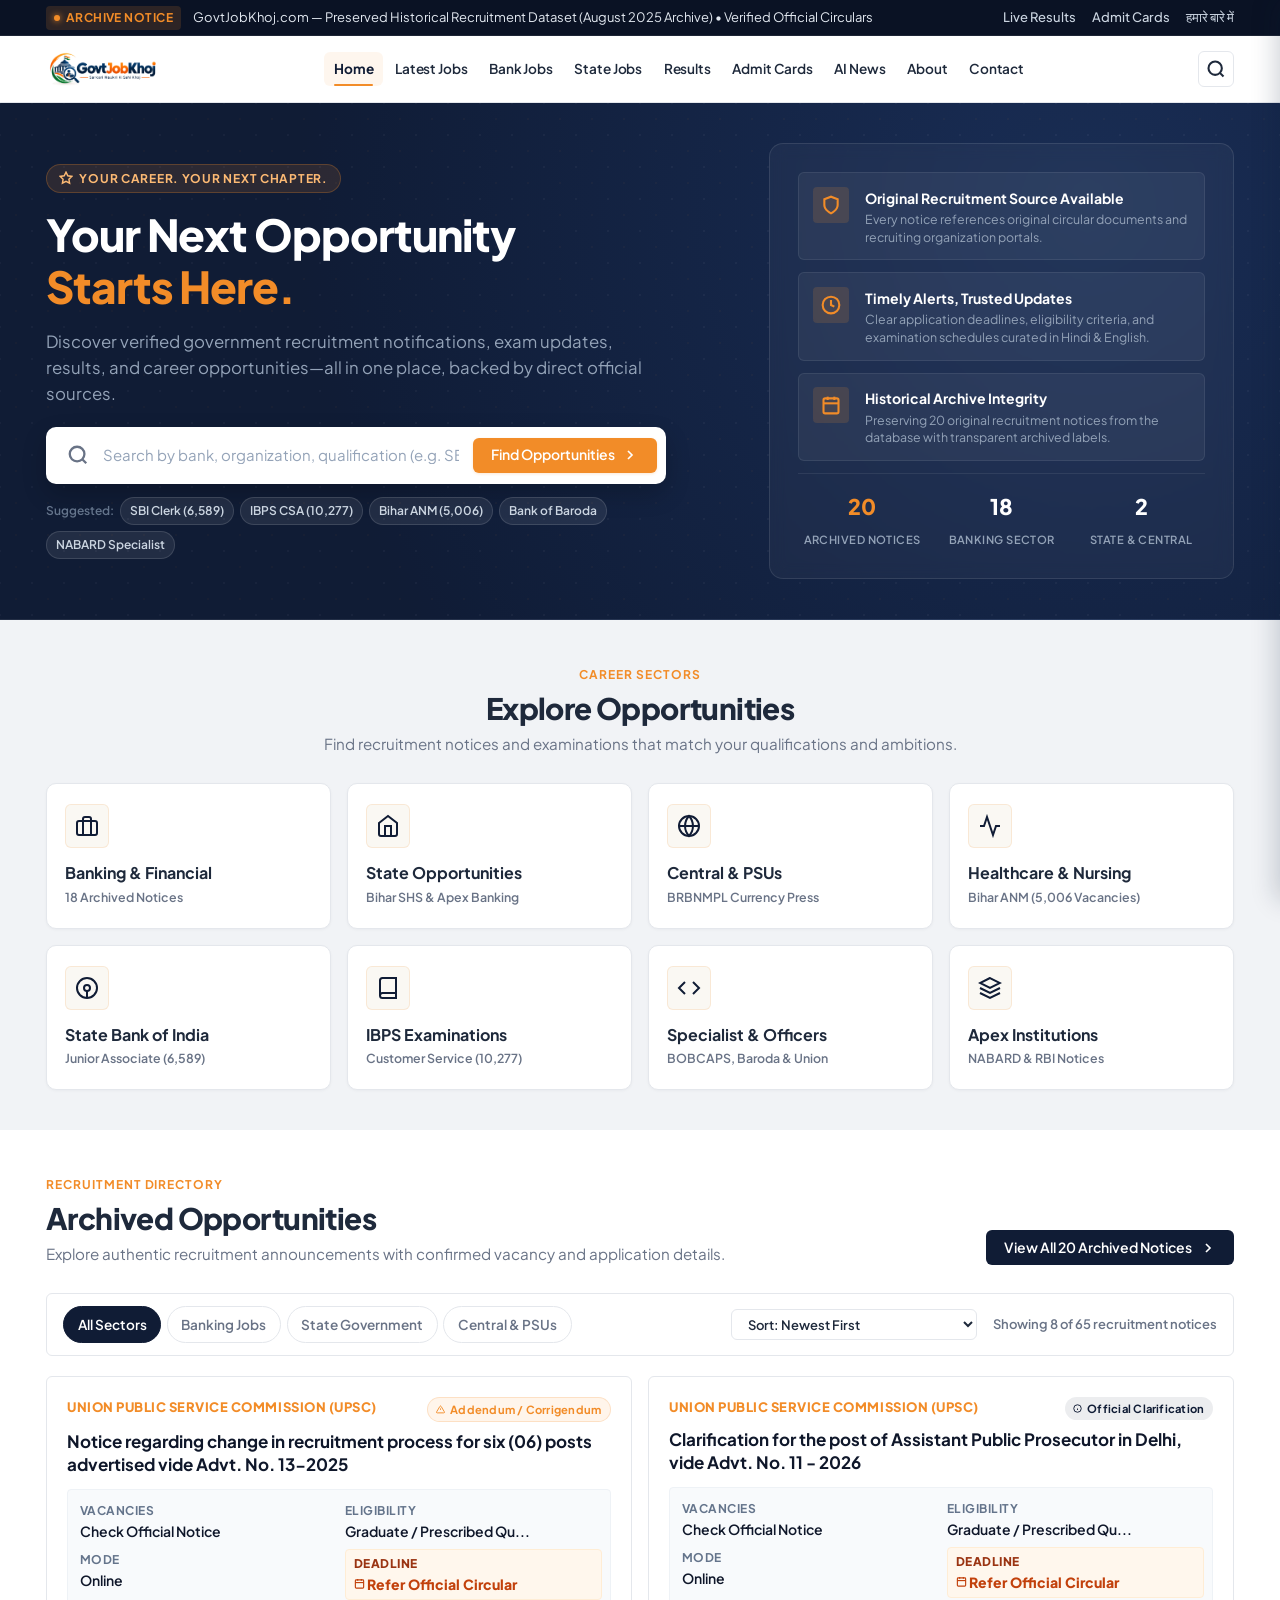
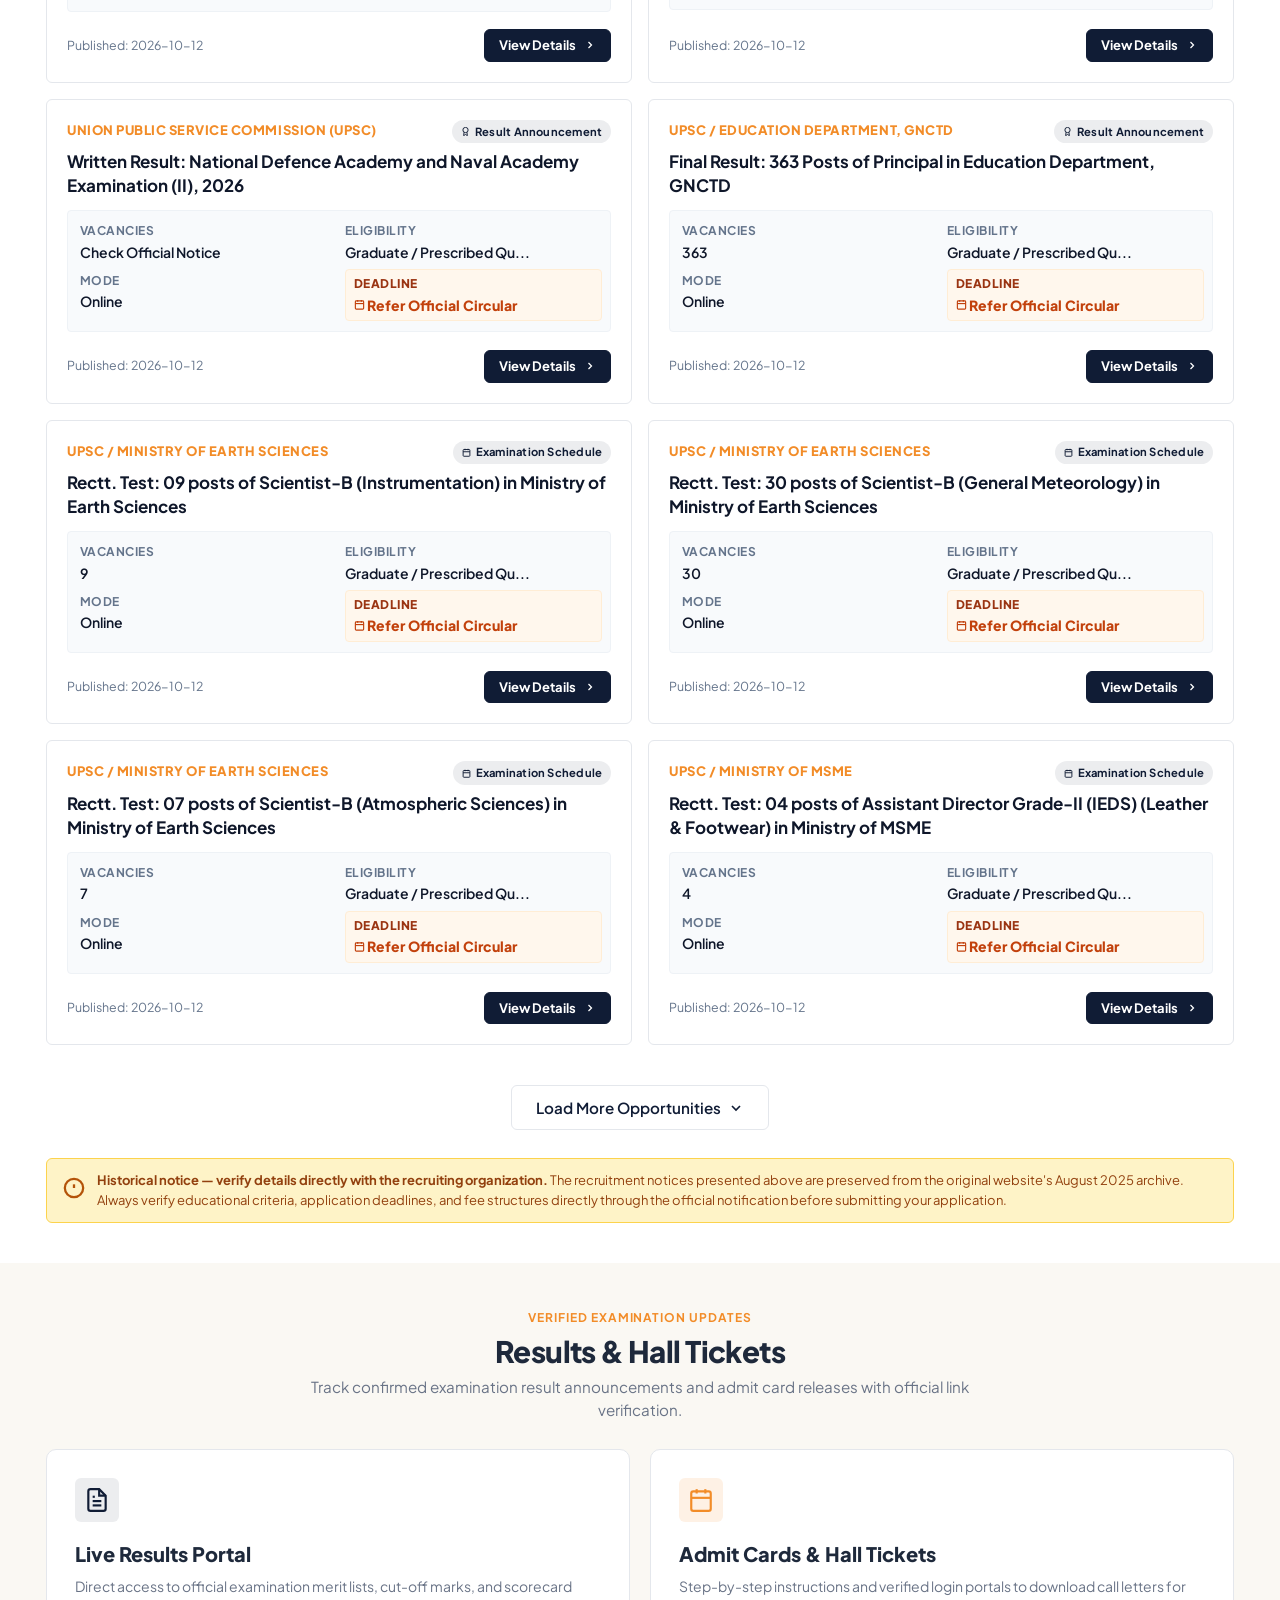
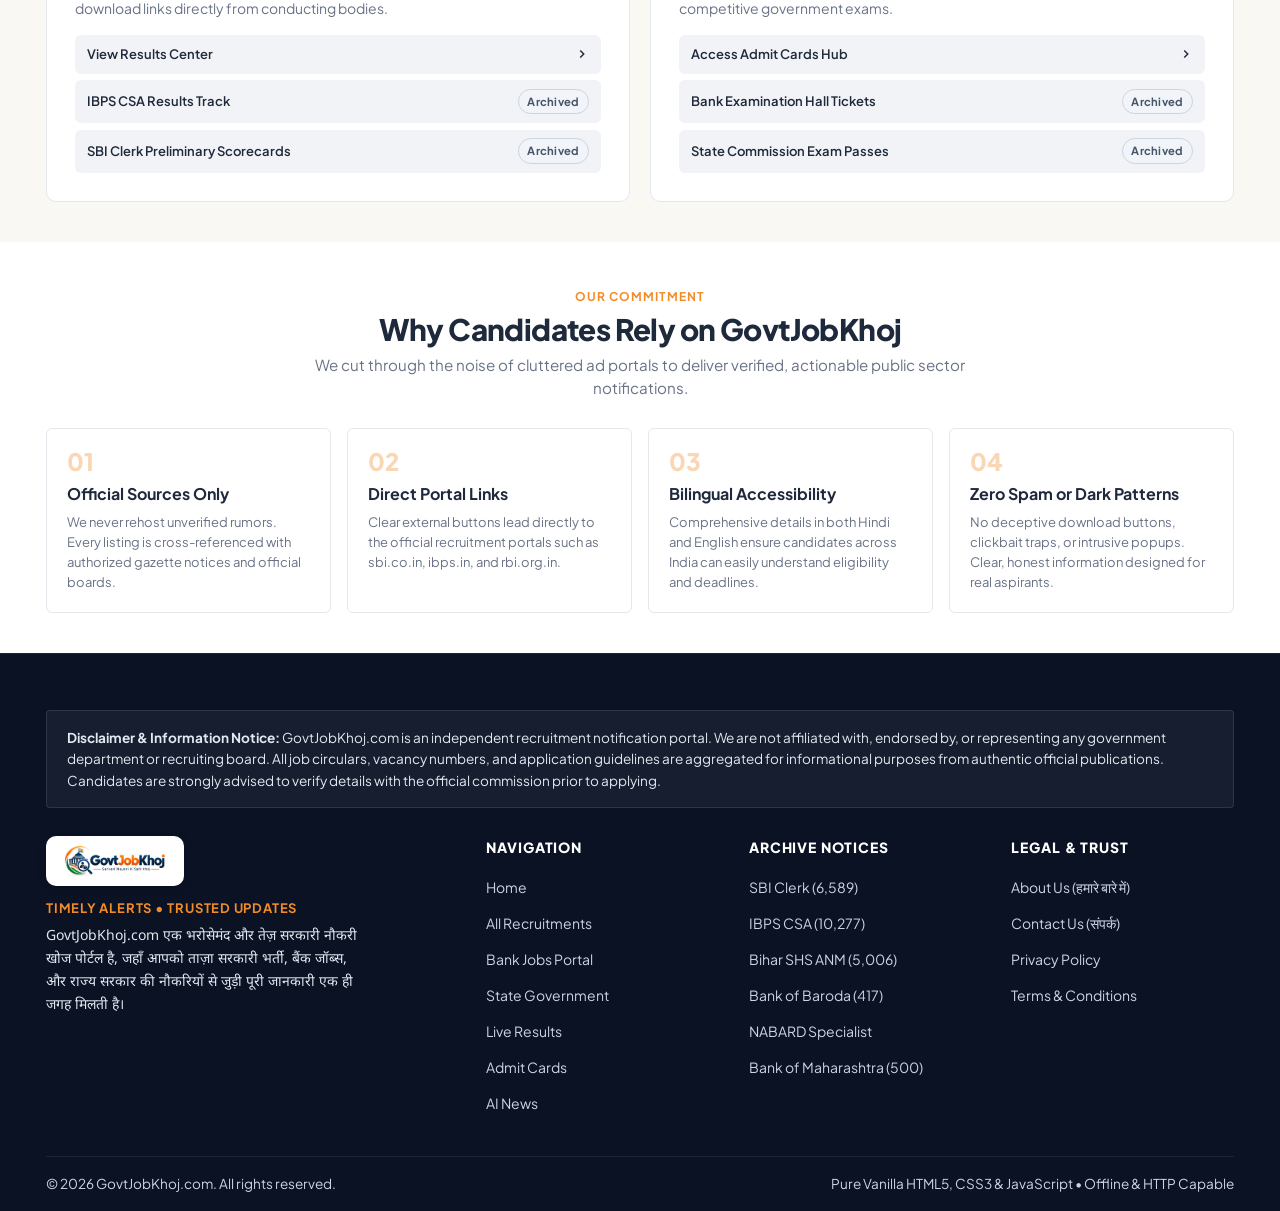
==== index.html @ 918f2d2d "Main Website the main website for uploading" ====
<!DOCTYPE html>
<html lang="en">
<head>
  <meta charset="UTF-8">
  <meta name="viewport" content="width=device-width, initial-scale=1.0">
  <title>GovtJobKhoj — Timely Alerts Trusted Updates | Government Job Recruitment Portal</title>
  <meta name="description" content="GovtJobKhoj.com — India's verified government recruitment notifications portal. Explore banking, central, and state vacancies with direct official links.">
  <link rel="icon" type="image/png" sizes="32x32" href="assets/images/favicon-32x32.png">
  <link rel="icon" type="image/png" sizes="16x16" href="assets/images/favicon-16x16.png">
  <link rel="apple-touch-icon" sizes="180x180" href="assets/images/apple-touch-icon.png">
  <link rel="shortcut icon" href="assets/images/favicon.ico">

  <!-- Google Fonts Preconnect & Load -->
  <link rel="preconnect" href="https://fonts.googleapis.com">
  <link rel="preconnect" href="https://fonts.gstatic.com" crossorigin>
  <link href="https://fonts.googleapis.com/css2?family=Noto+Sans+Devanagari:wght@400;600;700&family=Plus+Jakarta+Sans:wght@400;500;600;700;800&display=swap" rel="stylesheet">

  <!-- Design System Stylesheet -->
  <link rel="stylesheet" href="css/style.css">
</head>
<body>
  <!-- Accessibility Skip Link -->
  <a href="#main-content" class="skip-to-content">Skip to main content</a>

  <!-- Top Alert / Verification Ticker -->
  <div class="top-ticker" role="region" aria-label="Official Updates Ticker">
    <div class="container ticker-inner">
      <div class="ticker-left">
        <span class="ticker-badge">
          <span class="ticker-pulse"></span>
          Archive Notice
        </span>
        <span class="ticker-text">
          GovtJobKhoj.com &mdash; Preserved Historical Recruitment Dataset (August 2025 Archive) &bull; Verified Official Circulars
        </span>
      </div>
      <div class="ticker-right">
        <a href="live-results.html" class="ticker-link">Live Results</a>
        <a href="admit-cards.html" class="ticker-link">Admit Cards</a>
        <a href="about.html" class="ticker-link">हमारे बारे में</a>
      </div>
    </div>
  </div>

  <!-- Main Site Header -->
  <header class="site-header" role="banner">
    <div class="container header-inner">
      <!-- Brand Logo -->
      <a href="index.html" class="brand" aria-label="GovtJobKhoj — Timely Alerts Trusted Updates">
        <img src="assets/images/govtjobkhoj-logo.png" alt="GovtJobKhoj logo" class="brand-logo-img">
      </a>

      <!-- Desktop Navigation Links -->
      <nav class="desktop-nav" role="navigation" aria-label="Main Navigation">
        <a href="index.html" class="nav-link active">Home</a>
        <a href="jobs.html" class="nav-link">Latest Jobs</a>
        <a href="bank-jobs.html" class="nav-link">Bank Jobs</a>
        <a href="state-jobs.html" class="nav-link">State Jobs</a>
        <a href="live-results.html" class="nav-link">Results</a>
        <a href="admit-cards.html" class="nav-link">Admit Cards</a>
        <a href="ai-news.html" class="nav-link">AI News</a>
        <a href="about.html" class="nav-link">About</a>
        <a href="contact.html" class="nav-link">Contact</a>
      </nav>

      <!-- Header Actions -->
      <div class="header-actions">
        <a href="jobs.html" class="btn-icon" aria-label="Search Recruitments">
          <svg width="20" height="20" viewBox="0 0 24 24" fill="none" stroke="currentColor" stroke-width="2.5"><circle cx="11" cy="11" r="8"></circle><line x1="21" y1="21" x2="16.65" y2="16.65"></line></svg>
        </a>
        <button type="button" class="btn-icon menu-toggle" aria-label="Open Mobile Menu" aria-expanded="false">
          <svg width="22" height="22" viewBox="0 0 24 24" fill="none" stroke="currentColor" stroke-width="2.5"><line x1="3" y1="12" x2="21" y2="12"></line><line x1="3" y1="6" x2="21" y2="6"></line><line x1="3" y1="18" x2="21" y2="18"></line></svg>
        </button>
      </div>
    </div>
  </header>

  <!-- Mobile Drawer Overlay & Drawer -->
  <div class="mobile-drawer-overlay"></div>
  <aside class="mobile-drawer" role="dialog" aria-modal="true" aria-label="Mobile Navigation">
    <div class="drawer-header">
      <img src="assets/images/govtjobkhoj-logo.png" alt="GovtJobKhoj logo" class="drawer-logo">
      <button type="button" class="btn-icon drawer-close" aria-label="Close Mobile Menu">
        <svg width="20" height="20" viewBox="0 0 24 24" fill="none" stroke="currentColor" stroke-width="2.5"><line x1="18" y1="6" x2="6" y2="18"></line><line x1="6" y1="6" x2="18" y2="18"></line></svg>
      </button>
    </div>
    <nav class="drawer-nav">
      <a href="index.html" class="drawer-link active">Home</a>
      <a href="jobs.html" class="drawer-link">Latest Jobs</a>
      <a href="bank-jobs.html" class="drawer-link">Bank Jobs</a>
      <a href="state-jobs.html" class="drawer-link">State Jobs</a>
      <a href="live-results.html" class="drawer-link">Live Results</a>
      <a href="admit-cards.html" class="drawer-link">Admit Cards</a>
      <a href="ai-news.html" class="drawer-link">AI News</a>
      <a href="about.html" class="drawer-link">About Us (हमारे बारे में)</a>
      <a href="contact.html" class="drawer-link">Contact Us</a>
      <a href="privacy-policy.html" class="drawer-link">Privacy Policy</a>
      <a href="terms-conditions.html" class="drawer-link">Terms &amp; Conditions</a>
    </nav>
    <div class="drawer-footer">
      <span class="drawer-tagline">Timely Alerts &bull; Trusted Updates</span>
      <p style="font-size: 0.75rem; color: #94A3B8; margin-top: 0.5rem;">Verified Public Sector Recruitment Notice Archive</p>
    </div>
  </aside>

  <!-- Main Content Landmark -->
  <main id="main-content">
    <!-- SECTION A: Dark Editorial Hero -->
    <section class="hero-section" aria-labelledby="hero-title">
      <div class="hero-pattern" aria-hidden="true"></div>
      <div class="container hero-grid">
        <!-- Hero Text & Search Column -->
        <div class="hero-content">
          <div class="hero-eyebrow">
            <svg width="14" height="14" viewBox="0 0 24 24" fill="none" stroke="currentColor" stroke-width="2.5"><polygon points="12 2 15.09 8.26 22 9.27 17 14.14 18.18 21.02 12 17.77 5.82 21.02 7 14.14 2 9.27 8.91 8.26 12 2"></polygon></svg>
            YOUR CAREER. YOUR NEXT CHAPTER.
          </div>
          
          <h1 id="hero-title" class="hero-title">
            Your Next Opportunity <span class="saffron-accent">Starts Here.</span>
          </h1>
          
          <p class="hero-desc">
            Discover verified government recruitment notifications, exam updates, results, and career opportunities—all in one place, backed by direct official sources.
          </p>

          <!-- Search Bar -->
          <form class="hero-search-box site-search-form" role="search" aria-label="Search notifications">
            <div class="search-icon-wrapper">
              <svg width="22" height="22" viewBox="0 0 24 24" fill="none" stroke="currentColor" stroke-width="2.5"><circle cx="11" cy="11" r="8"></circle><line x1="21" y1="21" x2="16.65" y2="16.65"></line></svg>
            </div>
            <input type="text" class="hero-search-input" placeholder="Search by bank, organization, qualification (e.g. SBI, IBPS, Graduate)..." aria-label="Search recruitment opportunities">
            <button type="submit" class="btn btn-primary">
              Find Opportunities
              <svg width="16" height="16" viewBox="0 0 24 24" fill="none" stroke="currentColor" stroke-width="2.5"><polyline points="9 18 15 12 9 6"></polyline></svg>
            </button>
          </form>

          <!-- Quick Suggestion Tags -->
          <div class="hero-suggestions">
            <span class="suggestion-label">Suggested:</span>
            <a href="jobs.html?q=SBI" class="suggestion-pill">SBI Clerk (6,589)</a>
            <a href="jobs.html?q=IBPS" class="suggestion-pill">IBPS CSA (10,277)</a>
            <a href="jobs.html?q=Bihar" class="suggestion-pill">Bihar ANM (5,006)</a>
            <a href="jobs.html?q=Bank+of+Baroda" class="suggestion-pill">Bank of Baroda</a>
            <a href="jobs.html?q=NABARD" class="suggestion-pill">NABARD Specialist</a>
          </div>
        </div>

        <!-- Hero Right Side Editorial Visual & Trust Card -->
        <div class="hero-visual-card" aria-label="Platform Highlights">
          <div class="trust-badge-card">
            <div class="trust-icon">
              <svg width="20" height="20" viewBox="0 0 24 24" fill="none" stroke="currentColor" stroke-width="2.5"><path d="M12 22s8-4 8-10V5l-8-3-8 3v7c0 6 8 10 8 10z"></path></svg>
            </div>
            <div>
              <h2 class="trust-title">Original Recruitment Source Available</h2>
              <p class="trust-desc">Every notice references original circular documents and recruiting organization portals.</p>
            </div>
          </div>

          <div class="trust-badge-card">
            <div class="trust-icon">
              <svg width="20" height="20" viewBox="0 0 24 24" fill="none" stroke="currentColor" stroke-width="2.5"><circle cx="12" cy="12" r="10"></circle><polyline points="12 6 12 12 16 14"></polyline></svg>
            </div>
            <div>
              <h2 class="trust-title">Timely Alerts, Trusted Updates</h2>
              <p class="trust-desc">Clear application deadlines, eligibility criteria, and examination schedules curated in Hindi &amp; English.</p>
            </div>
          </div>

          <div class="trust-badge-card" style="margin-bottom: 0;">
            <div class="trust-icon">
              <svg width="20" height="20" viewBox="0 0 24 24" fill="none" stroke="currentColor" stroke-width="2.5"><rect x="3" y="4" width="18" height="18" rx="2" ry="2"></rect><line x1="16" y1="2" x2="16" y2="6"></line><line x1="8" y1="2" x2="8" y2="6"></line><line x1="3" y1="10" x2="21" y2="10"></line></svg>
            </div>
            <div>
              <h2 class="trust-title">Historical Archive Integrity</h2>
              <p class="trust-desc">Preserving 20 original recruitment notices from the database with transparent archived labels.</p>
            </div>
          </div>

          <!-- Dynamic Metrics Strip (Derived strictly from verified local dataset) -->
          <div class="hero-stats-strip">
            <div class="stat-item">
              <span class="stat-num highlight">20</span>
              <span class="stat-label">Archived Notices</span>
            </div>
            <div class="stat-item">
              <span class="stat-num">18</span>
              <span class="stat-label">Banking Sector</span>
            </div>
            <div class="stat-item">
              <span class="stat-num">2</span>
              <span class="stat-label">State &amp; Central</span>
            </div>
          </div>
        </div>
      </div>
    </section>

    <!-- SECTION B: Explore Opportunities (Interactive Category Navigation) -->
    <section class="section bg-soft-gray" aria-labelledby="cat-heading">
      <div class="container">
        <div class="section-header text-center">
          <div class="eyebrow">CAREER SECTORS</div>
          <h2 id="cat-heading" class="section-title">Explore Opportunities</h2>
          <p class="section-subtitle">Find recruitment notices and examinations that match your qualifications and ambitions.</p>
        </div>

        <div class="categories-grid">
          <!-- Banking -->
          <a href="bank-jobs.html" class="category-card" aria-label="Explore Banking Opportunities">
            <div class="category-icon-box">
              <svg width="24" height="24" viewBox="0 0 24 24" fill="none" stroke="currentColor" stroke-width="2"><rect x="2" y="7" width="20" height="14" rx="2" ry="2"></rect><path d="M16 21V5a2 2 0 0 0-2-2h-4a2 2 0 0 0-2 2v16"></path></svg>
            </div>
            <h3 class="category-title">Banking &amp; Financial</h3>
            <span class="category-count">18 Archived Notices</span>
          </a>

          <!-- State Opportunities -->
          <a href="state-jobs.html" class="category-card" aria-label="Explore State Government Opportunities">
            <div class="category-icon-box">
              <svg width="24" height="24" viewBox="0 0 24 24" fill="none" stroke="currentColor" stroke-width="2"><path d="M3 9l9-7 9 7v11a2 2 0 0 1-2 2H5a2 2 0 0 1-2-2z"></path><polyline points="9 22 9 12 15 12 15 22"></polyline></svg>
            </div>
            <h3 class="category-title">State Opportunities</h3>
            <span class="category-count">Bihar SHS &amp; Apex Banking</span>
          </a>

          <!-- Central Govt & PSUs -->
          <a href="jobs.html?cat=central" class="category-card" aria-label="Explore Central Government & PSUs">
            <div class="category-icon-box">
              <svg width="24" height="24" viewBox="0 0 24 24" fill="none" stroke="currentColor" stroke-width="2"><circle cx="12" cy="12" r="10"></circle><line x1="2" y1="12" x2="22" y2="12"></line><path d="M12 2a15.3 15.3 0 0 1 4 10 15.3 15.3 0 0 1-4 10 15.3 15.3 0 0 1-4-10 15.3 15.3 0 0 1 4-10z"></path></svg>
            </div>
            <h3 class="category-title">Central &amp; PSUs</h3>
            <span class="category-count">BRBNMPL Currency Press</span>
          </a>

          <!-- Healthcare & Medical -->
          <a href="jobs.html?q=Medical" class="category-card" aria-label="Explore Healthcare & Medical Opportunities">
            <div class="category-icon-box">
              <svg width="24" height="24" viewBox="0 0 24 24" fill="none" stroke="currentColor" stroke-width="2"><path d="M22 12h-4l-3 9L9 3l-3 9H2"></path></svg>
            </div>
            <h3 class="category-title">Healthcare &amp; Nursing</h3>
            <span class="category-count">Bihar ANM (5,006 Vacancies)</span>
          </a>

          <!-- State Bank of India -->
          <a href="jobs.html?q=SBI" class="category-card" aria-label="Explore SBI Opportunities">
            <div class="category-icon-box">
              <svg width="24" height="24" viewBox="0 0 24 24" fill="none" stroke="currentColor" stroke-width="2"><circle cx="12" cy="12" r="10"></circle><circle cx="12" cy="12" r="3"></circle><line x1="12" y1="15" x2="12" y2="22"></line></svg>
            </div>
            <h3 class="category-title">State Bank of India</h3>
            <span class="category-count">Junior Associate (6,589)</span>
          </a>

          <!-- IBPS -->
          <a href="jobs.html?q=IBPS" class="category-card" aria-label="Explore IBPS Examination Notices">
            <div class="category-icon-box">
              <svg width="24" height="24" viewBox="0 0 24 24" fill="none" stroke="currentColor" stroke-width="2"><path d="M4 19.5A2.5 2.5 0 0 1 6.5 17H20"></path><path d="M6.5 2H20v20H6.5A2.5 2.5 0 0 1 4 19.5v-15A2.5 2.5 0 0 1 6.5 2z"></path></svg>
            </div>
            <h3 class="category-title">IBPS Examinations</h3>
            <span class="category-count">Customer Service (10,277)</span>
          </a>

          <!-- Specialist & Management -->
          <a href="jobs.html?q=Manager" class="category-card" aria-label="Explore Management Opportunities">
            <div class="category-icon-box">
              <svg width="24" height="24" viewBox="0 0 24 24" fill="none" stroke="currentColor" stroke-width="2"><polyline points="16 18 22 12 16 6"></polyline><polyline points="8 6 2 12 8 18"></polyline></svg>
            </div>
            <h3 class="category-title">Specialist &amp; Officers</h3>
            <span class="category-count">BOBCAPS, Baroda &amp; Union</span>
          </a>

          <!-- Agriculture & Development -->
          <a href="jobs.html?q=NABARD" class="category-card" aria-label="Explore NABARD Opportunities">
            <div class="category-icon-box">
              <svg width="24" height="24" viewBox="0 0 24 24" fill="none" stroke="currentColor" stroke-width="2"><polygon points="12 2 2 7 12 12 22 7 12 2"></polygon><polyline points="2 17 12 22 22 17"></polyline><polyline points="2 12 12 17 22 12"></polyline></svg>
            </div>
            <h3 class="category-title">Apex Institutions</h3>
            <span class="category-count">NABARD &amp; RBI Notices</span>
          </a>
        </div>
      </div>
    </section>

    <!-- SECTION C: Archived Opportunities (The Core Listing Interface) -->
    <section class="section" id="latest-opportunities" aria-labelledby="jobs-heading">
      <div class="container">
        <div class="section-header" style="display: flex; justify-content: space-between; align-items: flex-end; flex-wrap: wrap; gap: 1rem;">
          <div>
            <div class="eyebrow">RECRUITMENT DIRECTORY</div>
            <h2 id="jobs-heading" class="section-title">Archived Opportunities</h2>
            <p class="section-subtitle">Explore authentic recruitment announcements with confirmed vacancy and application details.</p>
          </div>
          <a href="jobs.html" class="btn btn-navy">
            View All 20 Archived Notices
            <svg width="16" height="16" viewBox="0 0 24 24" fill="none" stroke="currentColor" stroke-width="2.5"><polyline points="9 18 15 12 9 6"></polyline></svg>
          </a>
        </div>

        <!-- Filter & Search Toolbar -->
        <div class="jobs-filter-toolbar">
          <div class="filter-pills-group" role="group" aria-label="Category Filters">
            <button class="filter-btn active" data-category="all">All Sectors</button>
            <button class="filter-btn" data-category="banking">Banking Jobs</button>
            <button class="filter-btn" data-category="state">State Government</button>
            <button class="filter-btn" data-category="central">Central &amp; PSUs</button>
          </div>

          <div class="filter-meta-right">
            <label for="jobs-sort-select" class="sr-only" style="display: none;">Sort Opportunities</label>
            <select id="jobs-sort-select" class="sort-select" aria-label="Sort listings">
              <option value="date-desc">Sort: Newest First</option>
              <option value="date-asc">Sort: Oldest First</option>
              <option value="vacancies-desc">Sort: Vacancies (High to Low)</option>
            </select>
            <span id="results-counter" class="results-counter">Loading verified notices...</span>
          </div>
        </div>

        <!-- Job Cards Grid (Rendered dynamically by jobs.js from verified dataset) -->
        <div id="jobs-list-container" class="job-cards-grid">
          <!-- Cards populated by JavaScript -->
        </div>

        <!-- Load More / Full Directory Action -->
        <div style="text-align: center; margin-top: 2.5rem;">
          <button id="load-more-btn" class="btn btn-secondary btn-lg" style="display: none;">
            Load More Opportunities
            <svg width="16" height="16" viewBox="0 0 24 24" fill="none" stroke="currentColor" stroke-width="2.5"><polyline points="6 9 12 15 18 9"></polyline></svg>
          </button>
        </div>

        <!-- Mandatory Verification Notice -->
        <div class="notice-box" role="note">
          <div class="notice-icon">
            <svg width="22" height="22" viewBox="0 0 24 24" fill="none" stroke="currentColor" stroke-width="2.5"><circle cx="12" cy="12" r="10"></circle><line x1="12" y1="8" x2="12" y2="12"></line><line x1="12" y1="16" x2="12.01" y2="16"></line></svg>
          </div>
          <div class="notice-text">
            <strong>Historical notice — verify details directly with the recruiting organization.</strong> The recruitment notices presented above are preserved from the original website's August 2025 archive. Always verify educational criteria, application deadlines, and fee structures directly through the official notification before submitting your application.
          </div>
        </div>
      </div>
    </section>

    <!-- SECTION D: Exam Results & Admit Cards Spotlight -->
    <section class="section bg-warm-ivory" aria-labelledby="spotlight-heading">
      <div class="container">
        <div class="section-header text-center">
          <div class="eyebrow">VERIFIED EXAMINATION UPDATES</div>
          <h2 id="spotlight-heading" class="section-title">Results &amp; Hall Tickets</h2>
          <p class="section-subtitle">Track confirmed examination result announcements and admit card releases with official link verification.</p>
        </div>

        <div class="spotlight-grid">
          <!-- Results Spotlight -->
          <div class="spotlight-card">
            <div class="spotlight-icon-wrap navy">
              <svg width="26" height="26" viewBox="0 0 24 24" fill="none" stroke="currentColor" stroke-width="2"><path d="M14 2H6a2 2 0 0 0-2 2v16a2 2 0 0 0 2 2h12a2 2 0 0 0 2-2V8z"></path><polyline points="14 2 14 8 20 8"></polyline><line x1="16" y1="13" x2="8" y2="13"></line><line x1="16" y1="17" x2="8" y2="17"></line><polyline points="10 9 9 9 8 9"></polyline></svg>
            </div>
            <h3 class="spotlight-title">Live Results Portal</h3>
            <p class="spotlight-desc">Direct access to official examination merit lists, cut-off marks, and scorecard download links directly from conducting bodies.</p>
            <div class="spotlight-links">
              <a href="live-results.html" class="spotlight-link-item">
                <span>View Results Center</span>
                <svg width="14" height="14" viewBox="0 0 24 24" fill="none" stroke="currentColor" stroke-width="2.5"><polyline points="9 18 15 12 9 6"></polyline></svg>
              </a>
              <a href="jobs.html?q=IBPS" class="spotlight-link-item">
                <span>IBPS CSA Results Track</span>
                <span class="badge badge-archived">Archived</span>
              </a>
              <a href="jobs.html?q=SBI" class="spotlight-link-item">
                <span>SBI Clerk Preliminary Scorecards</span>
                <span class="badge badge-archived">Archived</span>
              </a>
            </div>
          </div>

          <!-- Admit Cards Spotlight -->
          <div class="spotlight-card">
            <div class="spotlight-icon-wrap saffron">
              <svg width="26" height="26" viewBox="0 0 24 24" fill="none" stroke="currentColor" stroke-width="2"><rect x="3" y="4" width="18" height="18" rx="2" ry="2"></rect><line x1="16" y1="2" x2="16" y2="6"></line><line x1="8" y1="2" x2="8" y2="6"></line><line x1="3" y1="10" x2="21" y2="10"></line></svg>
            </div>
            <h3 class="spotlight-title">Admit Cards &amp; Hall Tickets</h3>
            <p class="spotlight-desc">Step-by-step instructions and verified login portals to download call letters for competitive government exams.</p>
            <div class="spotlight-links">
              <a href="admit-cards.html" class="spotlight-link-item">
                <span>Access Admit Cards Hub</span>
                <svg width="14" height="14" viewBox="0 0 24 24" fill="none" stroke="currentColor" stroke-width="2.5"><polyline points="9 18 15 12 9 6"></polyline></svg>
              </a>
              <a href="admit-cards.html" class="spotlight-link-item">
                <span>Bank Examination Hall Tickets</span>
                <span class="badge badge-archived">Archived</span>
              </a>
              <a href="admit-cards.html" class="spotlight-link-item">
                <span>State Commission Exam Passes</span>
                <span class="badge badge-archived">Archived</span>
              </a>
            </div>
          </div>
        </div>
      </div>
    </section>

    <!-- SECTION E: Why GovtJobKhoj (Editorial Trust & Mission) -->
    <section class="section bg-white" aria-labelledby="why-heading">
      <div class="container">
        <div class="section-header text-center">
          <div class="eyebrow">OUR COMMITMENT</div>
          <h2 id="why-heading" class="section-title">Why Candidates Rely on GovtJobKhoj</h2>
          <p class="section-subtitle">We cut through the noise of cluttered ad portals to deliver verified, actionable public sector notifications.</p>
        </div>

        <div class="trust-pillars-grid">
          <div class="pillar-card">
            <div class="pillar-num">01</div>
            <h3 class="pillar-title">Official Sources Only</h3>
            <p class="pillar-desc">We never rehost unverified rumors. Every listing is cross-referenced with authorized gazette notices and official boards.</p>
          </div>

          <div class="pillar-card">
            <div class="pillar-num">02</div>
            <h3 class="pillar-title">Direct Portal Links</h3>
            <p class="pillar-desc">Clear external buttons lead directly to the official recruitment portals such as sbi.co.in, ibps.in, and rbi.org.in.</p>
          </div>

          <div class="pillar-card">
            <div class="pillar-num">03</div>
            <h3 class="pillar-title">Bilingual Accessibility</h3>
            <p class="pillar-desc">Comprehensive details in both Hindi and English ensure candidates across India can easily understand eligibility and deadlines.</p>
          </div>

          <div class="pillar-card">
            <div class="pillar-num">04</div>
            <h3 class="pillar-title">Zero Spam or Dark Patterns</h3>
            <p class="pillar-desc">No deceptive download buttons, clickbait traps, or intrusive popups. Clear, honest information designed for real aspirants.</p>
          </div>
        </div>
      </div>
    </section>
  </main>

  <!-- Site Footer -->
  <footer class="site-footer" role="contentinfo">
    <div class="container">
      <!-- Legal Notice Card -->
      <div class="footer-disclaimer-card">
        <strong>Disclaimer &amp; Information Notice:</strong> GovtJobKhoj.com is an independent recruitment notification portal. We are not affiliated with, endorsed by, or representing any government department or recruiting board. All job circulars, vacancy numbers, and application guidelines are aggregated for informational purposes from authentic official publications. Candidates are strongly advised to verify details with the official commission prior to applying.
      </div>

      <div class="footer-grid">
        <!-- Brand Info -->
        <div>
          <div class="footer-logo-container">
            <img src="assets/images/govtjobkhoj-logo.png" alt="GovtJobKhoj logo" class="footer-brand-logo">
          </div>
          <div class="footer-tagline">Timely Alerts &bull; Trusted Updates</div>
          <p class="footer-desc hindi-text">
            GovtJobKhoj.com एक भरोसेमंद और तेज़ सरकारी नौकरी खोज पोर्टल है, जहाँ आपको ताज़ा सरकारी भर्ती, बैंक जॉब्स, और राज्य सरकार की नौकरियों से जुड़ी पूरी जानकारी एक ही जगह मिलती है।
          </p>
        </div>

        <!-- Quick Links -->
        <div>
          <h4 class="footer-col-title">Navigation</h4>
          <ul class="footer-links-list">
            <li><a href="index.html" class="footer-link">Home</a></li>
            <li><a href="jobs.html" class="footer-link">All Recruitments</a></li>
            <li><a href="bank-jobs.html" class="footer-link">Bank Jobs Portal</a></li>
            <li><a href="state-jobs.html" class="footer-link">State Government</a></li>
            <li><a href="live-results.html" class="footer-link">Live Results</a></li>
            <li><a href="admit-cards.html" class="footer-link">Admit Cards</a></li>
            <li><a href="ai-news.html" class="footer-link">AI News</a></li>
          </ul>
        </div>

        <!-- Featured Recruitments -->
        <div>
          <h4 class="footer-col-title">Archive Notices</h4>
          <ul class="footer-links-list">
            <li><a href="job-details.html?id=85" class="footer-link">SBI Clerk (6,589)</a></li>
            <li><a href="job-details.html?id=60" class="footer-link">IBPS CSA (10,277)</a></li>
            <li><a href="job-details.html?id=124" class="footer-link">Bihar SHS ANM (5,006)</a></li>
            <li><a href="job-details.html?id=95" class="footer-link">Bank of Baroda (417)</a></li>
            <li><a href="job-details.html?id=117" class="footer-link">NABARD Specialist</a></li>
            <li><a href="job-details.html?id=107" class="footer-link">Bank of Maharashtra (500)</a></li>
          </ul>
        </div>

        <!-- Legal & About -->
        <div>
          <h4 class="footer-col-title">Legal &amp; Trust</h4>
          <ul class="footer-links-list">
            <li><a href="about.html" class="footer-link">About Us (हमारे बारे में)</a></li>
            <li><a href="contact.html" class="footer-link">Contact Us (संपर्क)</a></li>
            <li><a href="privacy-policy.html" class="footer-link">Privacy Policy</a></li>
            <li><a href="terms-conditions.html" class="footer-link">Terms &amp; Conditions</a></li>
          </ul>
        </div>
      </div>

      <div class="footer-bottom">
        <div>
          &copy; <span id="current-year">2026</span> GovtJobKhoj.com. All rights reserved.
        </div>
        <div>
          Pure Vanilla HTML5, CSS3 &amp; JavaScript &bull; Offline &amp; HTTP Capable
        </div>
      </div>
    </div>
  </footer>

  <!-- Back to Top Button -->
  <button type="button" class="back-to-top" aria-label="Back to top of page">
    <svg width="20" height="20" viewBox="0 0 24 24" fill="none" stroke="currentColor" stroke-width="2.5"><polyline points="18 15 12 9 6 15"></polyline></svg>
  </button>

  <!-- Data & Application Scripts -->
  <script src="js/data.js"></script>
  <script src="js/app.js"></script>
  <script src="js/jobs.js"></script>
  <script>
    document.getElementById('current-year').textContent = new Date().getFullYear();
  </script>
</body>
</html>
---- css/style.css ----
/* ==========================================================================
   GOVTJOBKHOJ — PREMIUM CREATIVE DESIGN SYSTEM (REFINED)
   Editorial Modern Indian Government Recruitment Platform
   ========================================================================== */

/* --------------------------------------------------------------------------
   1. CSS Custom Properties / Design Tokens
   -------------------------------------------------------------------------- */
:root {
  /* Brand Palette */
  --color-midnight: #101C35;
  --color-deep-blue: #172B4D;
  --color-deep-blue-hover: #1E3760;
  --color-saffron: #F28C28;
  --color-saffron-hover: #E07A15;
  --color-saffron-light: #FFF5EB;
  --color-warm-ivory: #FAF8F3;
  --color-white: #FFFFFF;
  --color-soft-gray: #F1F3F6;
  --color-muted-text: #697386;
  --color-dark-text: #1E293B;
  --color-body-text: #334155;
  --color-border: #E4E7EC;
  --color-border-subtle: #EEF2F6;

  /* Status Colors */
  --color-success: #16845B;
  --color-success-bg: #E8F5E9;
  --color-warning: #B45309;
  --color-warning-bg: #FEF3C7;
  --color-archived: #475569;
  --color-archived-bg: #F1F5F9;
  --color-info: #0284C7;
  --color-info-bg: #E0F2FE;

  /* Typography */
  --font-sans: 'Plus Jakarta Sans', -apple-system, BlinkMacSystemFont, 'Segoe UI', Roboto, Helvetica, Arial, sans-serif;
  --font-devanagari: 'Noto Sans Devanagari', 'Plus Jakarta Sans', system-ui, sans-serif;
  --font-mono: 'SFMono-Regular', Consolas, 'Liberation Mono', Menlo, Courier, monospace;

  /* Spacing Scale - Compact & Balanced */
  --space-2xs: 0.25rem;
  --space-xs: 0.5rem;
  --space-sm: 0.75rem;
  --space-md: 1rem;
  --space-lg: 1.25rem;
  --space-xl: 1.75rem;
  --space-2xl: 2.5rem;
  --space-3xl: 3.5rem;
  --space-4xl: 4.5rem;

  /* Shadows */
  --shadow-subtle: 0 1px 3px rgba(16, 28, 53, 0.05);
  --shadow-card: 0 2px 8px rgba(16, 28, 53, 0.05), 0 1px 2px rgba(16, 28, 53, 0.03);
  --shadow-hover: 0 8px 20px -2px rgba(16, 28, 53, 0.08), 0 3px 6px -2px rgba(16, 28, 53, 0.04);
  --shadow-drawer: -4px 0 24px rgba(16, 28, 53, 0.2);

  /* Radii */
  --radius-xs: 4px;
  --radius-sm: 6px;
  --radius-md: 10px;
  --radius-lg: 14px;
  --radius-xl: 20px;
  --radius-full: 9999px;

  /* Transitions */
  --transition-fast: 150ms ease;
  --transition-normal: 250ms ease;
  --transition-slow: 350ms ease;

  /* Container & Header Constraints */
  --container-max: 1220px;
  --header-height: 66px;
}

/* --------------------------------------------------------------------------
   2. Reset & Base Styles
   -------------------------------------------------------------------------- */
*, *::before, *::after {
  box-sizing: border-box;
  margin: 0;
  padding: 0;
}

html {
  font-size: 16px;
  scroll-behavior: smooth;
  -webkit-text-size-adjust: 100%;
}

body {
  font-family: var(--font-sans);
  background-color: var(--color-white);
  color: var(--color-body-text);
  line-height: 1.6;
  -webkit-font-smoothing: antialiased;
  -moz-osx-font-smoothing: grayscale;
  overflow-x: hidden;
}

[lang="hi"], .hindi-text {
  font-family: var(--font-devanagari);
  line-height: 1.7;
}

img {
  max-width: 100%;
  height: auto;
  display: block;
}

a {
  color: inherit;
  text-decoration: none;
  transition: color var(--transition-fast);
}

button, input, select, textarea {
  font: inherit;
}

button {
  cursor: pointer;
  background: none;
  border: none;
}

ul, ol {
  list-style: none;
}

/* Accessibility & Focus States */
:focus-visible {
  outline: 2px solid var(--color-saffron);
  outline-offset: 2px;
}

.skip-to-content {
  position: absolute;
  top: -100px;
  left: 1rem;
  background: var(--color-saffron);
  color: var(--color-white);
  padding: var(--space-xs) var(--space-md);
  font-weight: 700;
  z-index: 10000;
  border-radius: var(--radius-sm);
  transition: top var(--transition-fast);
}

.skip-to-content:focus {
  top: 1rem;
}

/* --------------------------------------------------------------------------
   3. Layout Utilities
   -------------------------------------------------------------------------- */
.container {
  width: 100%;
  max-width: var(--container-max);
  margin-left: auto;
  margin-right: auto;
  padding-left: var(--space-md);
  padding-right: var(--space-md);
}

.section {
  padding-top: var(--space-2xl);
  padding-bottom: var(--space-2xl);
}

.section-sm {
  padding-top: var(--space-lg);
  padding-bottom: var(--space-lg);
}

.bg-midnight {
  background-color: var(--color-midnight);
  color: var(--color-white);
}

.bg-warm-ivory {
  background-color: var(--color-warm-ivory);
}

.bg-soft-gray {
  background-color: var(--color-soft-gray);
}

.bg-white {
  background-color: var(--color-white);
}

/* Section Headers */
.section-header {
  margin-bottom: var(--space-xl);
}

.section-header.text-center {
  text-align: center;
  max-width: 680px;
  margin-left: auto;
  margin-right: auto;
}

.eyebrow {
  display: inline-flex;
  align-items: center;
  gap: var(--space-xs);
  font-size: 0.75rem;
  font-weight: 700;
  text-transform: uppercase;
  letter-spacing: 0.08em;
  color: var(--color-saffron);
  margin-bottom: 0.35rem;
}

.section-title {
  font-size: 1.85rem;
  font-weight: 800;
  color: var(--color-dark-text);
  line-height: 1.25;
  letter-spacing: -0.02em;
  margin-bottom: 0.35rem;
}

.bg-midnight .section-title {
  color: var(--color-white);
}

.section-subtitle {
  font-size: 0.95rem;
  color: var(--color-muted-text);
  line-height: 1.5;
}

.bg-midnight .section-subtitle {
  color: #94A3B8;
}

.text-saffron {
  color: var(--color-saffron) !important;
}

/* --------------------------------------------------------------------------
   4. Top Alert / Ticker
   -------------------------------------------------------------------------- */
.top-ticker {
  background-color: #0A1224;
  color: #94A3B8;
  font-size: 0.775rem;
  padding: 0.35rem 0;
  border-bottom: 1px solid rgba(255, 255, 255, 0.08);
}

.ticker-inner {
  display: flex;
  align-items: center;
  justify-content: space-between;
  gap: var(--space-md);
}

.ticker-left {
  display: flex;
  align-items: center;
  gap: var(--space-sm);
  overflow: hidden;
  text-overflow: ellipsis;
  white-space: nowrap;
}

.ticker-badge {
  display: inline-flex;
  align-items: center;
  gap: 0.35rem;
  background: rgba(242, 140, 40, 0.15);
  color: var(--color-saffron);
  font-weight: 700;
  font-size: 0.75rem;
  padding: 0.15rem 0.5rem;
  border-radius: var(--radius-xs);
  letter-spacing: 0.04em;
  text-transform: uppercase;
  flex-shrink: 0;
}

.ticker-pulse {
  width: 6px;
  height: 6px;
  border-radius: 50%;
  background-color: var(--color-saffron);
  box-shadow: 0 0 6px var(--color-saffron);
}

.ticker-text {
  font-size: 0.8125rem;
  color: #E2E8F0;
  overflow: hidden;
  text-overflow: ellipsis;
  white-space: nowrap;
}

.ticker-right {
  display: flex;
  align-items: center;
  gap: var(--space-md);
  flex-shrink: 0;
}

.ticker-link {
  font-size: 0.8125rem;
  color: #CBD5E1;
  font-weight: 500;
  transition: color var(--transition-fast);
}

.ticker-link:hover {
  color: var(--color-white);
}

/* --------------------------------------------------------------------------
   5. Refined Header & Compact Desktop Navigation
   -------------------------------------------------------------------------- */
.site-header {
  position: sticky;
  top: 0;
  z-index: 1000;
  background: rgba(255, 255, 255, 0.98);
  backdrop-filter: blur(12px);
  -webkit-backdrop-filter: blur(12px);
  border-bottom: 1px solid var(--color-border);
  transition: all var(--transition-normal);
}

.site-header.scrolled {
  box-shadow: var(--shadow-subtle);
}

.header-inner {
  display: flex;
  align-items: center;
  justify-content: space-between;
  height: var(--header-height);
  gap: var(--space-md);
}

/* Compact Brand Logo (Single element, no duplicate text block) */
.brand {
  display: inline-flex;
  align-items: center;
  text-decoration: none;
  flex-shrink: 0;
}

.brand-logo-img {
  height: 38px;
  max-height: 40px;
  width: auto;
  max-width: 100%;
  object-fit: contain;
  display: block;
}

/* Desktop Navigation Links — Kept on One Line */
.desktop-nav {
  display: flex;
  align-items: center;
  gap: 0.15rem;
  flex-wrap: nowrap;
}

.nav-link {
  position: relative;
  display: inline-flex;
  align-items: center;
  padding: 0.4rem 0.6rem;
  font-size: 0.85rem;
  font-weight: 600;
  color: var(--color-dark-text);
  border-radius: var(--radius-sm);
  transition: all var(--transition-fast);
  white-space: nowrap;
  letter-spacing: -0.01em;
}

.nav-link:hover {
  color: var(--color-saffron);
  background: var(--color-soft-gray);
}

.nav-link.active {
  color: var(--color-midnight);
  font-weight: 700;
  background: rgba(242, 140, 40, 0.08);
}

.nav-link.active::after {
  content: '';
  position: absolute;
  bottom: 0px;
  left: 0.6rem;
  right: 0.6rem;
  height: 2.5px;
  background-color: var(--color-saffron);
  border-radius: 2px;
}

/* Header Action Buttons */
.header-actions {
  display: flex;
  align-items: center;
  gap: 0.4rem;
  flex-shrink: 0;
}

.btn-icon {
  display: inline-flex;
  align-items: center;
  justify-content: center;
  width: 36px;
  height: 36px;
  border-radius: var(--radius-sm);
  color: var(--color-dark-text);
  border: 1px solid var(--color-border);
  background: var(--color-white);
  transition: all var(--transition-fast);
}

.btn-icon:hover {
  background: var(--color-soft-gray);
  border-color: #CBD5E1;
  color: var(--color-saffron);
}

.menu-toggle {
  display: none;
}

/* --------------------------------------------------------------------------
   6. Mobile Navigation Drawer
   -------------------------------------------------------------------------- */
.mobile-drawer-overlay {
  position: fixed;
  inset: 0;
  background: rgba(16, 28, 53, 0.6);
  backdrop-filter: blur(4px);
  z-index: 1998;
  opacity: 0;
  visibility: hidden;
  transition: opacity var(--transition-normal);
}

.mobile-drawer-overlay.open {
  opacity: 1;
  visibility: visible;
}

.mobile-drawer {
  position: fixed;
  top: 0;
  right: -320px;
  width: 320px;
  max-width: 85vw;
  height: 100%;
  background: var(--color-white);
  z-index: 1999;
  box-shadow: var(--shadow-drawer);
  display: flex;
  flex-direction: column;
  transition: right var(--transition-normal);
  overflow-y: auto;
}

.mobile-drawer.open {
  right: 0;
}

.drawer-header {
  display: flex;
  align-items: center;
  justify-content: space-between;
  padding: var(--space-md);
  border-bottom: 1px solid var(--color-border);
}

.drawer-logo {
  height: 34px;
  width: auto;
  max-width: 160px;
  object-fit: contain;
  display: block;
}

.drawer-nav {
  padding: var(--space-md);
  display: flex;
  flex-direction: column;
  gap: 0.25rem;
}

.drawer-link {
  display: flex;
  align-items: center;
  justify-content: space-between;
  padding: 0.65rem 0.85rem;
  font-size: 0.95rem;
  font-weight: 600;
  color: var(--color-dark-text);
  border-radius: var(--radius-sm);
  transition: background var(--transition-fast);
}

.drawer-link:hover, .drawer-link.active {
  background: var(--color-soft-gray);
  color: var(--color-saffron);
}

.drawer-footer {
  margin-top: auto;
  padding: var(--space-md);
  border-top: 1px solid var(--color-border);
  background: var(--color-warm-ivory);
}

.drawer-tagline {
  font-size: 0.775rem;
  color: var(--color-muted-text);
  font-weight: 600;
  text-transform: uppercase;
  letter-spacing: 0.04em;
}

/* --------------------------------------------------------------------------
   7. Buttons & Badges
   -------------------------------------------------------------------------- */
.btn {
  display: inline-flex;
  align-items: center;
  justify-content: center;
  gap: 0.45rem;
  padding: 0.55rem 1.15rem;
  font-size: 0.875rem;
  font-weight: 600;
  border-radius: var(--radius-sm);
  transition: all var(--transition-fast);
  white-space: nowrap;
  line-height: 1.25;
}

.btn-primary {
  background-color: var(--color-saffron);
  color: var(--color-white);
  box-shadow: 0 1px 3px rgba(242, 140, 40, 0.2);
}

.btn-primary:hover {
  background-color: var(--color-saffron-hover);
  box-shadow: 0 3px 6px rgba(242, 140, 40, 0.3);
  transform: translateY(-1px);
}

.btn-navy {
  background-color: var(--color-midnight);
  color: var(--color-white);
}

.btn-navy:hover {
  background-color: var(--color-deep-blue);
  color: var(--color-white);
}

.btn-secondary {
  background-color: var(--color-white);
  color: var(--color-midnight);
  border: 1px solid var(--color-border);
}

.btn-secondary:hover {
  background-color: var(--color-soft-gray);
  border-color: #CBD5E1;
}

.btn-sm {
  padding: 0.35rem 0.75rem;
  font-size: 0.775rem;
}

.btn-lg {
  padding: 0.75rem 1.5rem;
  font-size: 0.95rem;
}

/* Status Badges */
.badge {
  display: inline-flex;
  align-items: center;
  gap: 0.3rem;
  font-size: 0.7rem;
  font-weight: 700;
  padding: 0.175rem 0.55rem;
  border-radius: var(--radius-full);
  letter-spacing: 0.02em;
}

.badge-archived {
  background-color: var(--color-archived-bg);
  color: var(--color-archived);
  border: 1px solid #CBD5E1;
}

.badge-saffron {
  background-color: var(--color-saffron-light);
  color: var(--color-saffron);
  border: 1px solid rgba(242, 140, 40, 0.2);
}

.badge-success {
  background-color: var(--color-success-bg);
  color: var(--color-success);
  border: 1px solid rgba(22, 132, 91, 0.2);
}

.badge-navy {
  background-color: rgba(16, 28, 53, 0.08);
  color: var(--color-midnight);
}

/* --------------------------------------------------------------------------
   8. Hero Section (Refined Spacing & Alignment)
   -------------------------------------------------------------------------- */
.hero-section {
  position: relative;
  background: radial-gradient(circle at 85% 20%, #1A2E56 0%, #101C35 70%);
  padding: var(--space-2xl) 0;
  overflow: hidden;
  border-bottom: 1px solid rgba(255, 255, 255, 0.08);
}

.hero-pattern {
  position: absolute;
  inset: 0;
  opacity: 0.03;
  background-image: radial-gradient(#F28C28 1px, transparent 1px), radial-gradient(#FFF 1px, #101C35 1px);
  background-size: 32px 32px;
  background-position: 0 0, 16px 16px;
  pointer-events: none;
}

.hero-grid {
  display: grid;
  grid-template-columns: 1.25fr 0.85fr;
  gap: var(--space-2xl);
  align-items: center;
  position: relative;
  z-index: 2;
}

.hero-content {
  max-width: 620px;
}

.hero-eyebrow {
  display: inline-flex;
  align-items: center;
  gap: 0.4rem;
  background: rgba(242, 140, 40, 0.12);
  border: 1px solid rgba(242, 140, 40, 0.25);
  padding: 0.25rem 0.75rem;
  border-radius: var(--radius-full);
  font-size: 0.75rem;
  font-weight: 700;
  color: #FDBA74;
  letter-spacing: 0.06em;
  margin-bottom: var(--space-md);
}

.hero-title {
  font-size: 2.75rem;
  font-weight: 800;
  color: var(--color-white);
  line-height: 1.18;
  letter-spacing: -0.025em;
  margin-bottom: var(--space-md);
}

.hero-title span.saffron-accent {
  color: var(--color-saffron);
  position: relative;
  display: inline-block;
}

.hero-desc {
  font-size: 1.05rem;
  color: #94A3B8;
  line-height: 1.55;
  margin-bottom: var(--space-lg);
}

/* Hero Search Component */
.hero-search-box {
  background: var(--color-white);
  padding: 0.35rem 0.45rem;
  border-radius: var(--radius-md);
  box-shadow: 0 10px 25px rgba(0, 0, 0, 0.2);
  display: flex;
  align-items: center;
  gap: 0.35rem;
  border: 2px solid transparent;
  transition: border-color var(--transition-fast);
}

.hero-search-box:focus-within {
  border-color: var(--color-saffron);
}

.search-icon-wrapper {
  padding-left: var(--space-sm);
  color: var(--color-muted-text);
  display: flex;
  align-items: center;
}

.hero-search-input {
  flex: 1;
  border: none;
  background: transparent;
  padding: 0.55rem 0.5rem;
  font-size: 0.9375rem;
  color: var(--color-dark-text);
  outline: none;
}

.hero-search-input::placeholder {
  color: #94A3B8;
}

/* Quick Search Suggestions */
.hero-suggestions {
  display: flex;
  flex-wrap: wrap;
  align-items: center;
  gap: 0.4rem;
  margin-top: 0.85rem;
}

.suggestion-label {
  font-size: 0.75rem;
  font-weight: 600;
  color: #64748B;
}

.suggestion-pill {
  font-size: 0.75rem;
  font-weight: 600;
  color: #CBD5E1;
  background: rgba(255, 255, 255, 0.08);
  border: 1px solid rgba(255, 255, 255, 0.12);
  padding: 0.2rem 0.55rem;
  border-radius: var(--radius-full);
  transition: all var(--transition-fast);
  cursor: pointer;
}

.suggestion-pill:hover {
  background: var(--color-saffron);
  color: var(--color-white);
  border-color: var(--color-saffron);
}

/* Hero Right Side Editorial Visual */
.hero-visual-card {
  background: rgba(255, 255, 255, 0.04);
  border: 1px solid rgba(255, 255, 255, 0.1);
  border-radius: var(--radius-lg);
  padding: var(--space-xl);
  backdrop-filter: blur(8px);
  position: relative;
}

.trust-badge-card {
  display: flex;
  align-items: flex-start;
  gap: var(--space-md);
  padding: 0.85rem;
  background: rgba(255, 255, 255, 0.05);
  border: 1px solid rgba(255, 255, 255, 0.08);
  border-radius: var(--radius-sm);
  margin-bottom: 0.75rem;
  transition: transform var(--transition-fast);
}

.trust-badge-card:hover {
  transform: translateX(3px);
  background: rgba(255, 255, 255, 0.08);
}

.trust-icon {
  width: 36px;
  height: 36px;
  border-radius: var(--radius-xs);
  background: rgba(242, 140, 40, 0.15);
  color: var(--color-saffron);
  display: flex;
  align-items: center;
  justify-content: center;
  flex-shrink: 0;
}

.trust-title {
  font-size: 0.875rem;
  font-weight: 700;
  color: var(--color-white);
  margin-bottom: 2px;
}

.trust-desc {
  font-size: 0.775rem;
  color: #94A3B8;
  line-height: 1.4;
}

.hero-stats-strip {
  display: grid;
  grid-template-columns: repeat(3, 1fr);
  gap: var(--space-sm);
  padding-top: var(--space-md);
  border-top: 1px solid rgba(255, 255, 255, 0.08);
  margin-top: 0.75rem;
  text-align: center;
}

.stat-item .stat-num {
  font-size: 1.35rem;
  font-weight: 800;
  color: var(--color-white);
  display: block;
}

.stat-item .stat-num.highlight {
  color: var(--color-saffron);
}

.stat-item .stat-label {
  font-size: 0.7rem;
  font-weight: 600;
  color: #94A3B8;
  text-transform: uppercase;
  letter-spacing: 0.04em;
}

/* --------------------------------------------------------------------------
   9. Category Navigation ("Explore Opportunities")
   -------------------------------------------------------------------------- */
.categories-grid {
  display: grid;
  grid-template-columns: repeat(4, 1fr);
  gap: var(--space-md);
}

.category-card {
  background: var(--color-white);
  border: 1px solid var(--color-border);
  border-radius: var(--radius-md);
  padding: 1.25rem 1.15rem;
  display: flex;
  flex-direction: column;
  align-items: flex-start;
  text-decoration: none;
  transition: transform var(--transition-fast), box-shadow var(--transition-fast), border-color var(--transition-fast);
  position: relative;
  overflow: hidden;
  box-shadow: 0 1px 3px rgba(16, 28, 53, 0.04);
}

.category-card::after {
  content: '';
  position: absolute;
  top: 0;
  left: 0;
  width: 3px;
  height: 0;
  background-color: var(--color-saffron);
  transition: height var(--transition-fast);
}

.category-card:hover {
  transform: translateY(-3px);
  border-color: rgba(242, 140, 40, 0.45);
  box-shadow: 0 8px 18px rgba(16, 28, 53, 0.08);
}

.category-card:hover::after {
  height: 100%;
}

.category-icon-box {
  width: 44px;
  height: 44px;
  border-radius: var(--radius-sm);
  background-color: var(--color-warm-ivory);
  color: var(--color-midnight);
  display: flex;
  align-items: center;
  justify-content: center;
  margin-bottom: var(--space-sm);
  border: 1px solid rgba(242, 140, 40, 0.15);
  transition: all var(--transition-fast);
}

.category-card:hover .category-icon-box {
  background-color: var(--color-saffron);
  color: var(--color-white);
  border-color: var(--color-saffron);
  transform: scale(1.06);
}

.category-title {
  font-size: 1rem;
  font-weight: 700;
  color: var(--color-dark-text);
  margin-bottom: 2px;
}

.category-count {
  font-size: 0.775rem;
  font-weight: 600;
  color: var(--color-muted-text);
}

/* --------------------------------------------------------------------------
   10. Compact, Consistent Job Listing Cards
   -------------------------------------------------------------------------- */
.jobs-filter-toolbar {
  background: var(--color-white);
  border: 1px solid var(--color-border);
  border-radius: var(--radius-sm);
  padding: 0.75rem 1rem;
  margin-bottom: var(--space-lg);
  display: flex;
  flex-wrap: wrap;
  align-items: center;
  justify-content: space-between;
  gap: var(--space-sm);
}

.filter-pills-group {
  display: flex;
  flex-wrap: wrap;
  align-items: center;
  gap: 0.35rem;
}

.filter-btn {
  padding: 0.4rem 0.85rem;
  font-size: 0.85rem;
  font-weight: 600;
  color: var(--color-muted-text);
  border-radius: var(--radius-full);
  border: 1px solid var(--color-border);
  background: var(--color-white);
  transition: all var(--transition-fast);
}

.filter-btn:hover {
  border-color: #94A3B8;
  color: var(--color-dark-text);
}

.filter-btn.active {
  background-color: var(--color-midnight);
  border-color: var(--color-midnight);
  color: var(--color-white);
}

.filter-meta-right {
  display: flex;
  align-items: center;
  gap: var(--space-md);
}

.sort-select {
  padding: 0.35rem 1.75rem 0.35rem 0.75rem;
  font-size: 0.8125rem;
  font-weight: 600;
  color: var(--color-dark-text);
  border: 1px solid var(--color-border);
  border-radius: var(--radius-sm);
  background: var(--color-white);
  cursor: pointer;
  outline: none;
}

.sort-select:focus {
  border-color: var(--color-saffron);
}

.results-counter {
  font-size: 0.8125rem;
  font-weight: 600;
  color: var(--color-muted-text);
}

/* Job Cards Grid */
.job-cards-grid {
  display: grid;
  grid-template-columns: repeat(2, 1fr);
  gap: var(--space-md);
}

.job-card {
  background: var(--color-white);
  border: 1px solid var(--color-border);
  border-radius: var(--radius-sm);
  padding: 1.25rem;
  display: flex;
  flex-direction: column;
  justify-content: space-between;
  transition: all var(--transition-fast);
  position: relative;
}

.job-card:hover {
  border-color: #CBD5E1;
  box-shadow: var(--shadow-card);
  transform: translateY(-2px);
}

.job-card-header {
  display: flex;
  align-items: flex-start;
  justify-content: space-between;
  gap: var(--space-xs);
  margin-bottom: 0.45rem;
}

.job-org-tag {
  font-size: 0.8125rem;
  font-weight: 800;
  color: var(--color-saffron);
  text-transform: uppercase;
  letter-spacing: 0.04em;
  overflow: hidden;
  text-overflow: ellipsis;
  white-space: nowrap;
  max-width: 65%;
}

.job-card-title {
  font-size: 1.0625rem;
  font-weight: 700;
  color: #0F172A; /* Deepest contrast slate */
  line-height: 1.4;
  margin-bottom: 0.75rem;
  min-height: 2.95rem;
  display: -webkit-box;
  -webkit-line-clamp: 2;
  -webkit-box-orient: vertical;
  overflow: hidden;
}

.job-card-title a {
  color: #0F172A;
  transition: color var(--transition-fast);
}

.job-card-title a:hover {
  color: var(--color-saffron-hover);
  text-decoration: underline;
}

/* Metadata Grid — Clean, Aligned & Structured */
.job-meta-grid {
  display: grid;
  grid-template-columns: repeat(2, 1fr);
  gap: 0.5rem 0.75rem;
  padding: 0.65rem 0.75rem;
  background-color: #F8FAFC;
  border: 1px solid #EEF2F6;
  border-radius: var(--radius-xs);
  margin-bottom: 0.85rem;
}

.meta-field {
  display: flex;
  flex-direction: column;
}

.meta-field-label {
  font-size: 0.75rem;
  font-weight: 700;
  color: #64748B;
  text-transform: uppercase;
  letter-spacing: 0.04em;
}

.meta-field-value {
  font-size: 0.875rem;
  font-weight: 600;
  color: #0F172A;
  overflow: hidden;
  text-overflow: ellipsis;
  white-space: nowrap;
}

/* Distinct Highlighted Deadline */
.meta-field.meta-field-deadline {
  background-color: #FFF7ED;
  border: 1px solid #FFEDD5;
  border-radius: 4px;
  padding: 0.25rem 0.5rem;
  margin: -0.1rem -0.25rem 0 0;
}

.meta-field.meta-field-deadline .meta-field-label {
  color: #9A3412;
  font-weight: 800;
}

.meta-field.meta-field-deadline .meta-field-value.deadline-val {
  color: #C2410C;
  font-weight: 800;
  display: flex;
  align-items: center;
}

/* Job Card Footer */
.job-card-footer {
  margin-top: auto;
  display: flex;
  align-items: center;
  justify-content: space-between;
  gap: var(--space-sm);
  padding-top: 0.25rem;
}

.job-card-footer .btn-view-details {
  background-color: var(--color-midnight);
  color: var(--color-white);
  border: 1px solid var(--color-midnight);
  font-size: 0.8125rem;
  font-weight: 700;
  padding: 0.45rem 0.9rem;
  transition: all var(--transition-fast);
}

.job-card-footer .btn-view-details:hover {
  background-color: var(--color-saffron);
  border-color: var(--color-saffron);
  color: var(--color-white);
  transform: translateX(2px);
}

.job-publish-date {
  font-size: 0.775rem;
  color: #64748B;
}

/* Notice Box */
.notice-box {
  background-color: #FEF3C7;
  border: 1px solid #FCD34D;
  border-radius: var(--radius-sm);
  padding: 0.75rem 1rem;
  display: flex;
  align-items: center;
  gap: var(--space-sm);
  margin-top: var(--space-xl);
}

.notice-icon {
  color: #B45309;
  flex-shrink: 0;
}

.notice-text {
  font-size: 0.8125rem;
  color: #92400E;
  line-height: 1.5;
}

/* --------------------------------------------------------------------------
   11. Results & Admit Cards Feature Spotlight
   -------------------------------------------------------------------------- */
.spotlight-grid {
  display: grid;
  grid-template-columns: repeat(2, 1fr);
  gap: var(--space-lg);
}

.spotlight-card {
  background: var(--color-white);
  border: 1px solid var(--color-border);
  border-radius: var(--radius-md);
  padding: var(--space-xl);
  display: flex;
  flex-direction: column;
  transition: all var(--transition-fast);
}

.spotlight-card:hover {
  box-shadow: var(--shadow-card);
  border-color: #CBD5E1;
}

.spotlight-icon-wrap {
  width: 44px;
  height: 44px;
  border-radius: var(--radius-sm);
  display: flex;
  align-items: center;
  justify-content: center;
  margin-bottom: var(--space-md);
}

.spotlight-icon-wrap.navy {
  background-color: rgba(16, 28, 53, 0.08);
  color: var(--color-midnight);
}

.spotlight-icon-wrap.saffron {
  background-color: rgba(242, 140, 40, 0.12);
  color: var(--color-saffron);
}

.spotlight-title {
  font-size: 1.25rem;
  font-weight: 800;
  color: var(--color-dark-text);
  margin-bottom: 0.35rem;
}

.spotlight-desc {
  font-size: 0.875rem;
  color: var(--color-muted-text);
  line-height: 1.55;
  margin-bottom: var(--space-md);
}

.spotlight-links {
  margin-top: auto;
  display: flex;
  flex-direction: column;
  gap: 0.4rem;
}

.spotlight-link-item {
  display: flex;
  align-items: center;
  justify-content: space-between;
  padding: 0.55rem 0.75rem;
  background: var(--color-soft-gray);
  border-radius: var(--radius-sm);
  font-size: 0.8125rem;
  font-weight: 600;
  color: var(--color-dark-text);
  transition: background var(--transition-fast);
}

.spotlight-link-item:hover {
  background: #E2E8F0;
  color: var(--color-saffron);
}

/* --------------------------------------------------------------------------
   12. Information & Trust Section
   -------------------------------------------------------------------------- */
.trust-pillars-grid {
  display: grid;
  grid-template-columns: repeat(4, 1fr);
  gap: var(--space-md);
}

.pillar-card {
  background: var(--color-white);
  border: 1px solid var(--color-border);
  border-radius: var(--radius-sm);
  padding: var(--space-lg);
}

.pillar-num {
  font-size: 1.5rem;
  font-weight: 800;
  color: rgba(242, 140, 40, 0.35);
  line-height: 1;
  margin-bottom: var(--space-xs);
}

.pillar-title {
  font-size: 1rem;
  font-weight: 700;
  color: var(--color-dark-text);
  margin-bottom: 0.35rem;
}

.pillar-desc {
  font-size: 0.8125rem;
  color: var(--color-muted-text);
  line-height: 1.55;
}

/* --------------------------------------------------------------------------
   13. Job Detail View Layout
   -------------------------------------------------------------------------- */
.detail-layout-grid {
  display: grid;
  grid-template-columns: 2.2fr 1fr;
  gap: var(--space-xl);
  align-items: flex-start;
}

.detail-main {
  background: var(--color-white);
  border: 1px solid var(--color-border);
  border-radius: var(--radius-md);
  padding: var(--space-xl);
}

.breadcrumbs {
  display: flex;
  flex-wrap: wrap;
  align-items: center;
  gap: 0.35rem;
  font-size: 0.775rem;
  font-weight: 600;
  color: var(--color-muted-text);
  margin-bottom: var(--space-md);
}

.breadcrumbs a:hover {
  color: var(--color-saffron);
}

.breadcrumbs-separator {
  color: #94A3B8;
}

.detail-header {
  padding-bottom: var(--space-lg);
  border-bottom: 1px solid var(--color-border);
  margin-bottom: var(--space-lg);
}

.detail-title {
  font-size: 1.75rem;
  font-weight: 800;
  color: var(--color-dark-text);
  line-height: 1.3;
  margin: 0.5rem 0 0.75rem;
}

.quick-facts-box {
  background: var(--color-warm-ivory);
  border: 1px solid #EFEAE0;
  border-radius: var(--radius-sm);
  padding: 1rem 1.25rem;
  margin-bottom: var(--space-xl);
}

.quick-facts-title {
  font-size: 0.9375rem;
  font-weight: 700;
  color: var(--color-midnight);
  margin-bottom: var(--space-sm);
  display: flex;
  align-items: center;
  gap: var(--space-xs);
}

.facts-grid {
  display: grid;
  grid-template-columns: repeat(3, 1fr);
  gap: 0.75rem;
}

.fact-item {
  display: flex;
  flex-direction: column;
}

.fact-label {
  font-size: 0.7rem;
  font-weight: 600;
  color: var(--color-muted-text);
  text-transform: uppercase;
}

.fact-val {
  font-size: 0.875rem;
  font-weight: 700;
  color: var(--color-dark-text);
  margin-top: 1px;
}

.post-rich-content {
  font-size: 0.95rem;
  line-height: 1.8;
  color: var(--color-body-text);
}

.post-rich-content h2 {
  font-size: 1.35rem;
  font-weight: 800;
  color: var(--color-dark-text);
  margin: var(--space-xl) 0 var(--space-sm);
  padding-bottom: 0.25rem;
  border-bottom: 2px solid var(--color-saffron);
  display: inline-block;
}

.post-rich-content h3 {
  font-size: 1.15rem;
  font-weight: 700;
  color: var(--color-midnight);
  margin: var(--space-lg) 0 var(--space-xs);
}

.post-rich-content p {
  margin-bottom: var(--space-md);
}

.post-rich-content ul, .post-rich-content ol {
  margin: var(--space-sm) 0 var(--space-md) var(--space-md);
}

.post-rich-content ul li {
  list-style-type: disc;
  margin-bottom: 0.35rem;
}

.post-rich-content ol li {
  list-style-type: decimal;
  margin-bottom: 0.35rem;
}

.post-rich-content a {
  color: var(--color-saffron);
  font-weight: 600;
  text-decoration: underline;
}

/* Sticky Action Sidebar */
.detail-sidebar {
  display: flex;
  flex-direction: column;
  gap: var(--space-md);
  position: sticky;
  top: calc(var(--header-height) + var(--space-md));
}

.action-card {
  background: var(--color-white);
  border: 1px solid var(--color-border);
  border-radius: var(--radius-sm);
  padding: 1.25rem;
}

.action-card-title {
  font-size: 1rem;
  font-weight: 700;
  color: var(--color-dark-text);
  margin-bottom: var(--space-sm);
}

.action-links-stack {
  display: flex;
  flex-direction: column;
  gap: 0.45rem;
}

.official-btn {
  display: flex;
  align-items: center;
  justify-content: space-between;
  padding: 0.55rem 0.85rem;
  border-radius: var(--radius-sm);
  font-weight: 600;
  font-size: 0.85rem;
  border: 1px solid var(--color-border);
  transition: all var(--transition-fast);
}

.official-btn.primary {
  background-color: var(--color-saffron);
  color: var(--color-white);
  border-color: var(--color-saffron);
}

.official-btn.primary:hover {
  background-color: var(--color-saffron-hover);
}

/* --------------------------------------------------------------------------
   14. Forms & Interactive Inputs
   -------------------------------------------------------------------------- */
.form-group {
  margin-bottom: var(--space-md);
}

.form-label {
  display: block;
  font-size: 0.8125rem;
  font-weight: 700;
  color: var(--color-dark-text);
  margin-bottom: 0.3rem;
}

.form-label .required {
  color: #DC2626;
}

.form-control {
  width: 100%;
  padding: 0.65rem 0.85rem;
  font-size: 0.875rem;
  color: var(--color-dark-text);
  background-color: var(--color-white);
  border: 1px solid var(--color-border);
  border-radius: var(--radius-sm);
  transition: border-color var(--transition-fast), box-shadow var(--transition-fast);
  outline: none;
}

.form-control:focus {
  border-color: var(--color-saffron);
  box-shadow: 0 0 0 2px rgba(242, 140, 40, 0.15);
}

.form-control.error {
  border-color: #DC2626;
}

.form-error-msg {
  font-size: 0.725rem;
  color: #DC2626;
  margin-top: 3px;
  display: none;
}

.form-error-msg.visible {
  display: block;
}

/* --------------------------------------------------------------------------
   15. Empty States
   -------------------------------------------------------------------------- */
.empty-state-box {
  background: var(--color-white);
  border: 1px solid var(--color-border);
  border-radius: var(--radius-md);
  padding: var(--space-2xl) var(--space-lg);
  text-align: center;
  max-width: 560px;
  margin: 0 auto;
}

.empty-state-icon {
  width: 52px;
  height: 52px;
  border-radius: 50%;
  background: var(--color-warm-ivory);
  color: var(--color-saffron);
  display: flex;
  align-items: center;
  justify-content: center;
  margin: 0 auto var(--space-md);
}

.empty-state-title {
  font-size: 1.35rem;
  font-weight: 800;
  color: var(--color-dark-text);
  margin-bottom: 0.35rem;
}

.empty-state-desc {
  font-size: 0.875rem;
  color: var(--color-muted-text);
  line-height: 1.55;
  margin-bottom: var(--space-lg);
}

/* --------------------------------------------------------------------------
   16. Editorial Content Pages (About, Terms, Privacy)
   -------------------------------------------------------------------------- */
.editorial-container {
  max-width: 820px;
  margin: 0 auto;
  background: var(--color-white);
  border: 1px solid var(--color-border);
  border-radius: var(--radius-md);
  padding: var(--space-2xl);
}

.editorial-header {
  border-bottom: 2px solid var(--color-border);
  padding-bottom: var(--space-md);
  margin-bottom: var(--space-lg);
}

.editorial-title {
  font-size: 1.85rem;
  font-weight: 800;
  color: var(--color-midnight);
  line-height: 1.25;
}

.editorial-meta {
  font-size: 0.8125rem;
  color: var(--color-muted-text);
  margin-top: 0.25rem;
}

.editorial-body {
  font-size: 0.95rem;
  line-height: 1.8;
  color: var(--color-body-text);
}

.editorial-body h2 {
  font-size: 1.35rem;
  font-weight: 800;
  color: var(--color-dark-text);
  margin: var(--space-xl) 0 var(--space-sm);
}

.editorial-body h3 {
  font-size: 1.15rem;
  font-weight: 700;
  color: var(--color-midnight);
  margin: var(--space-lg) 0 0.35rem;
}

.editorial-body p {
  margin-bottom: var(--space-md);
}

.editorial-body ul {
  margin-bottom: var(--space-md);
}

.editorial-body ul li {
  position: relative;
  padding-left: 1.25rem;
  margin-bottom: 0.4rem;
}

.editorial-body ul li::before {
  content: '•';
  position: absolute;
  left: 0.25rem;
  color: var(--color-saffron);
  font-size: 1.1rem;
}

.editorial-body hr {
  border: none;
  border-top: 1px solid var(--color-border);
  margin: var(--space-lg) 0;
}

/* --------------------------------------------------------------------------
   17. Site Footer (Enhanced Readability & Spacing)
   -------------------------------------------------------------------------- */
.site-footer {
  background-color: #0A1224;
  color: #CBD5E1; /* High-contrast readable text */
  padding-top: var(--space-3xl);
  border-top: 1px solid rgba(255, 255, 255, 0.08);
}

.footer-grid {
  display: grid;
  grid-template-columns: 1.8fr 1fr 1fr 1fr;
  gap: var(--space-2xl);
  margin-bottom: var(--space-2xl);
}

.footer-logo-container {
  display: inline-flex;
  align-items: center;
  background-color: #FFFFFF;
  padding: 6px 14px;
  border-radius: var(--radius-md);
  margin-bottom: var(--space-sm);
  box-shadow: 0 2px 8px rgba(0, 0, 0, 0.2);
  border: 1px solid rgba(255, 255, 255, 0.15);
  max-width: 100%;
}

.footer-brand-logo {
  height: 36px;
  width: auto;
  max-width: 100%;
  object-fit: contain;
  display: block;
}

.footer-tagline {
  font-size: 0.8125rem;
  font-weight: 700;
  color: var(--color-saffron);
  text-transform: uppercase;
  letter-spacing: 0.06em;
  margin-bottom: 0.4rem;
}

.footer-desc {
  font-size: 0.875rem;
  line-height: 1.65;
  color: #E2E8F0;
  max-width: 320px;
}

.footer-col-title {
  font-size: 0.875rem;
  font-weight: 800;
  color: var(--color-white);
  text-transform: uppercase;
  letter-spacing: 0.06em;
  margin-bottom: var(--space-md);
}

.footer-links-list {
  display: flex;
  flex-direction: column;
  gap: 0.65rem;
}

.footer-link {
  font-size: 0.875rem;
  color: #CBD5E1;
  transition: all var(--transition-fast);
}

.footer-link:hover {
  color: var(--color-white);
  padding-left: 3px;
}

.footer-bottom {
  padding: var(--space-md) 0;
  border-top: 1px solid rgba(255, 255, 255, 0.08);
  display: flex;
  align-items: center;
  justify-content: space-between;
  font-size: 0.85rem;
  color: #CBD5E1;
}

.footer-disclaimer-card {
  background: rgba(255, 255, 255, 0.05);
  border: 1px solid rgba(255, 255, 255, 0.1);
  border-radius: var(--radius-xs);
  padding: 0.95rem 1.25rem;
  margin-bottom: var(--space-xl);
  font-size: 0.85rem;
  color: #E2E8F0;
  line-height: 1.6;
}

/* Back to Top Button */
.back-to-top {
  position: fixed;
  bottom: 1.5rem;
  right: 1.5rem;
  width: 40px;
  height: 40px;
  border-radius: 50%;
  background: var(--color-midnight);
  color: var(--color-white);
  display: flex;
  align-items: center;
  justify-content: center;
  box-shadow: 0 4px 10px rgba(0, 0, 0, 0.25);
  opacity: 0;
  visibility: hidden;
  transition: all var(--transition-normal);
  z-index: 999;
}

.back-to-top.visible {
  opacity: 1;
  visibility: visible;
}

.back-to-top:hover {
  background: var(--color-saffron);
  transform: translateY(-2px);
}

/* --------------------------------------------------------------------------
   18. Responsive Breakpoints
   Switches cleanly before header becomes cramped
   -------------------------------------------------------------------------- */

/* Switch to Mobile Navigation Drawer at 1080px */
@media (max-width: 1080px) {
  .desktop-nav {
    display: none;
  }

  .menu-toggle {
    display: inline-flex;
  }

  .hero-grid {
    grid-template-columns: 1fr;
    gap: var(--space-xl);
  }

  .hero-visual-card {
    max-width: 600px;
  }

  .categories-grid {
    grid-template-columns: repeat(2, 1fr);
  }

  .trust-pillars-grid {
    grid-template-columns: repeat(2, 1fr);
  }

  .footer-grid {
    grid-template-columns: 1fr 1fr;
    gap: var(--space-xl);
  }

  .detail-layout-grid {
    grid-template-columns: 1fr;
  }

  .detail-sidebar {
    position: static;
  }
}

/* Tablet Portrait & Mobile (768px and down) */
@media (max-width: 768px) {
  :root {
    --header-height: 60px;
  }

  .brand-logo-img {
    height: 32px;
  }

  .hero-title {
    font-size: 2.15rem;
  }

  .section-title {
    font-size: 1.6rem;
  }

  .job-cards-grid {
    grid-template-columns: 1fr;
  }

  .spotlight-grid {
    grid-template-columns: 1fr;
  }

  .ticker-right {
    display: none;
  }

  .footer-grid {
    grid-template-columns: 1fr;
  }

  .footer-bottom {
    flex-direction: column;
    gap: 0.4rem;
    text-align: center;
  }

  .jobs-filter-toolbar {
    flex-direction: column;
    align-items: stretch;
  }

  .filter-meta-right {
    justify-content: space-between;
  }

  .facts-grid {
    grid-template-columns: 1fr 1fr;
  }
}

/* Small Mobile (430px and down) */
@media (max-width: 430px) {
  .brand-logo-img {
    height: 28px;
  }

  .hero-title {
    font-size: 1.75rem;
  }

  .hero-search-box {
    flex-direction: column;
    padding: var(--space-xs);
  }

  .hero-search-box .btn {
    width: 100%;
  }

  .categories-grid {
    grid-template-columns: 1fr;
  }

  .facts-grid {
    grid-template-columns: 1fr;
  }

  .editorial-container {
    padding: var(--space-lg) var(--space-sm);
  }
}

/* Ultra Small (375px) */
@media (max-width: 375px) {
  .brand-logo-img {
    height: 26px;
  }

  .container {
    padding-left: 0.75rem;
    padding-right: 0.75rem;
  }

  .section {
    padding-top: var(--space-xl);
    padding-bottom: var(--space-xl);
  }
}

/* Print Styles */
@media print {
  .site-header, .top-ticker, .site-footer, .back-to-top, .hero-search-box, .btn {
    display: none !important;
  }

  body {
    background: #FFF !important;
    color: #000 !important;
  }
}

/* Reduced Motion */
@media (prefers-reduced-motion: reduce) {
  *, *::before, *::after {
    animation-duration: 0.01ms !important;
    animation-iteration-count: 1 !important;
    transition-duration: 0.01ms !important;
    scroll-behavior: auto !important;
  }
}
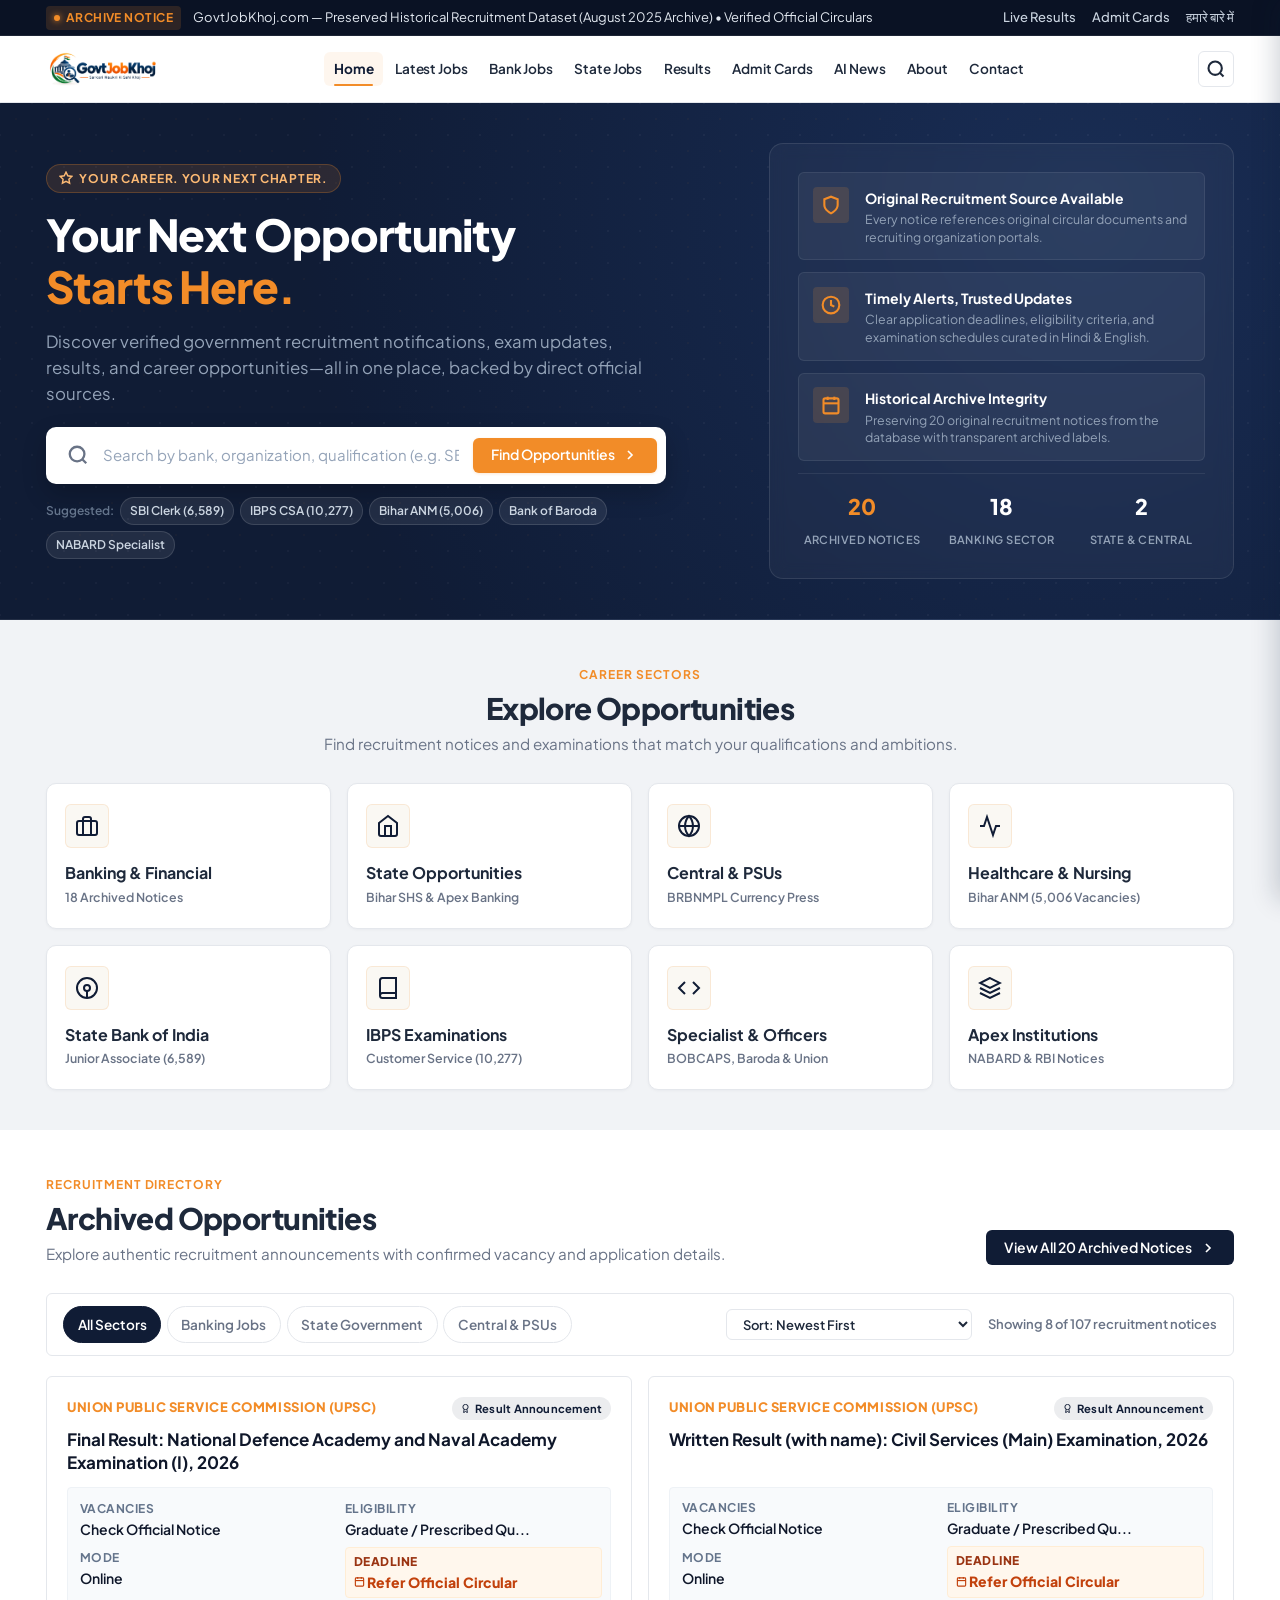
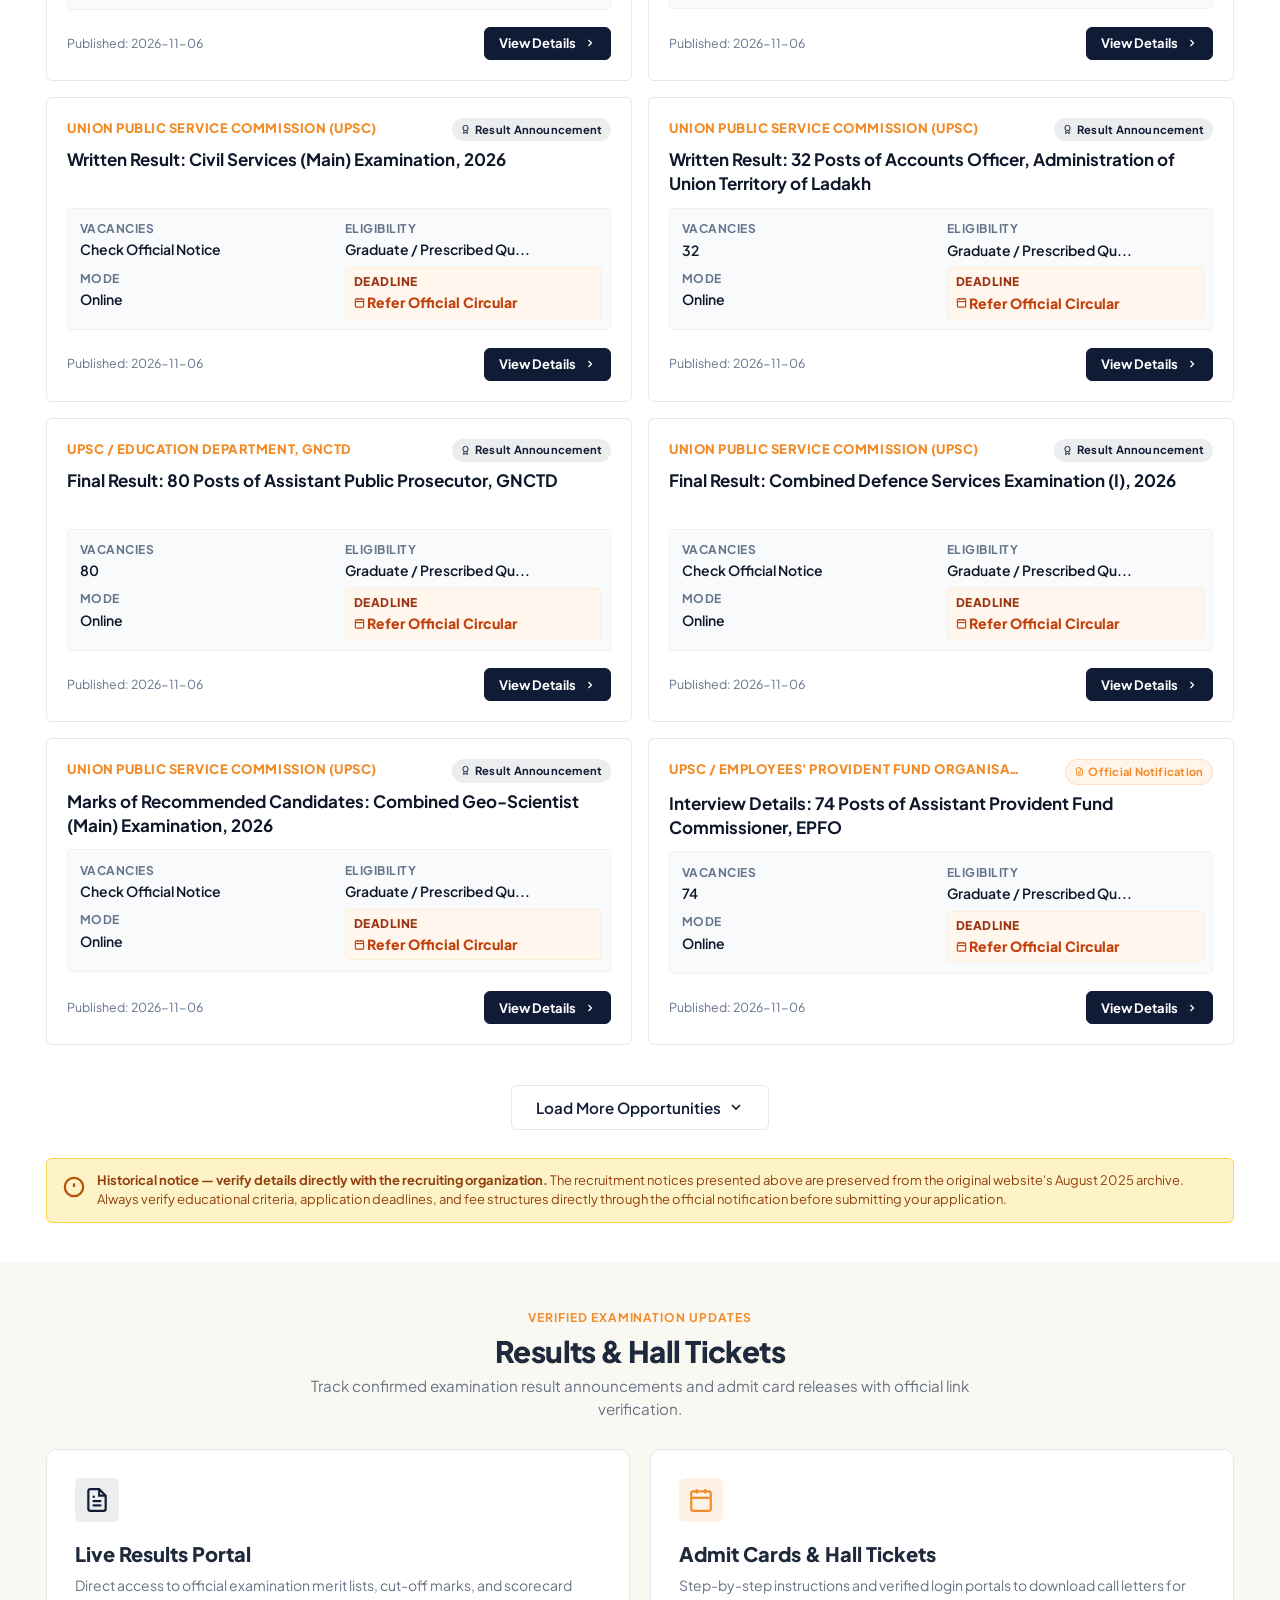
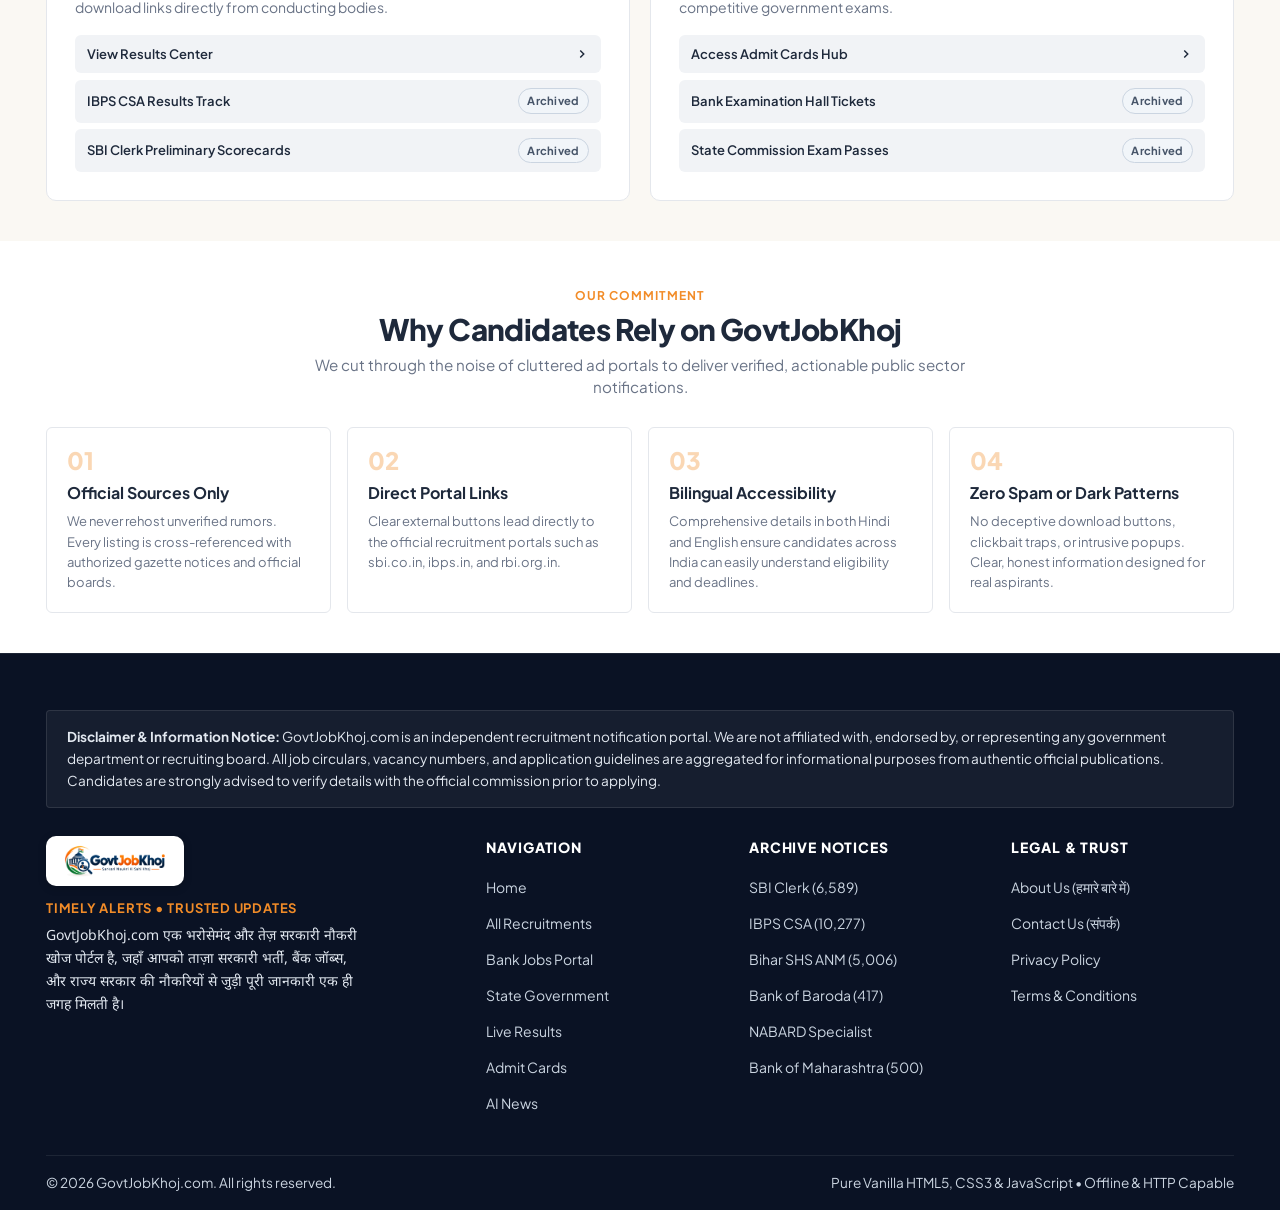
==== commit 2d0a561b: "Job updated and google analytics tag added" ====
--- a/index.html
+++ b/index.html
@@ -17,6 +17,15 @@
 
   <!-- Design System Stylesheet -->
   <link rel="stylesheet" href="css/style.css">
+<!-- Google tag (gtag.js) -->
+<script async src="https://www.googletagmanager.com/gtag/js?id=G-NSG2EPYTP9"></script>
+<script>
+  window.dataLayer = window.dataLayer || [];
+  function gtag(){dataLayer.push(arguments);}
+  gtag('js', new Date());
+
+  gtag('config', 'G-NSG2EPYTP9');
+</script>
 </head>
 <body>
   <!-- Accessibility Skip Link -->
